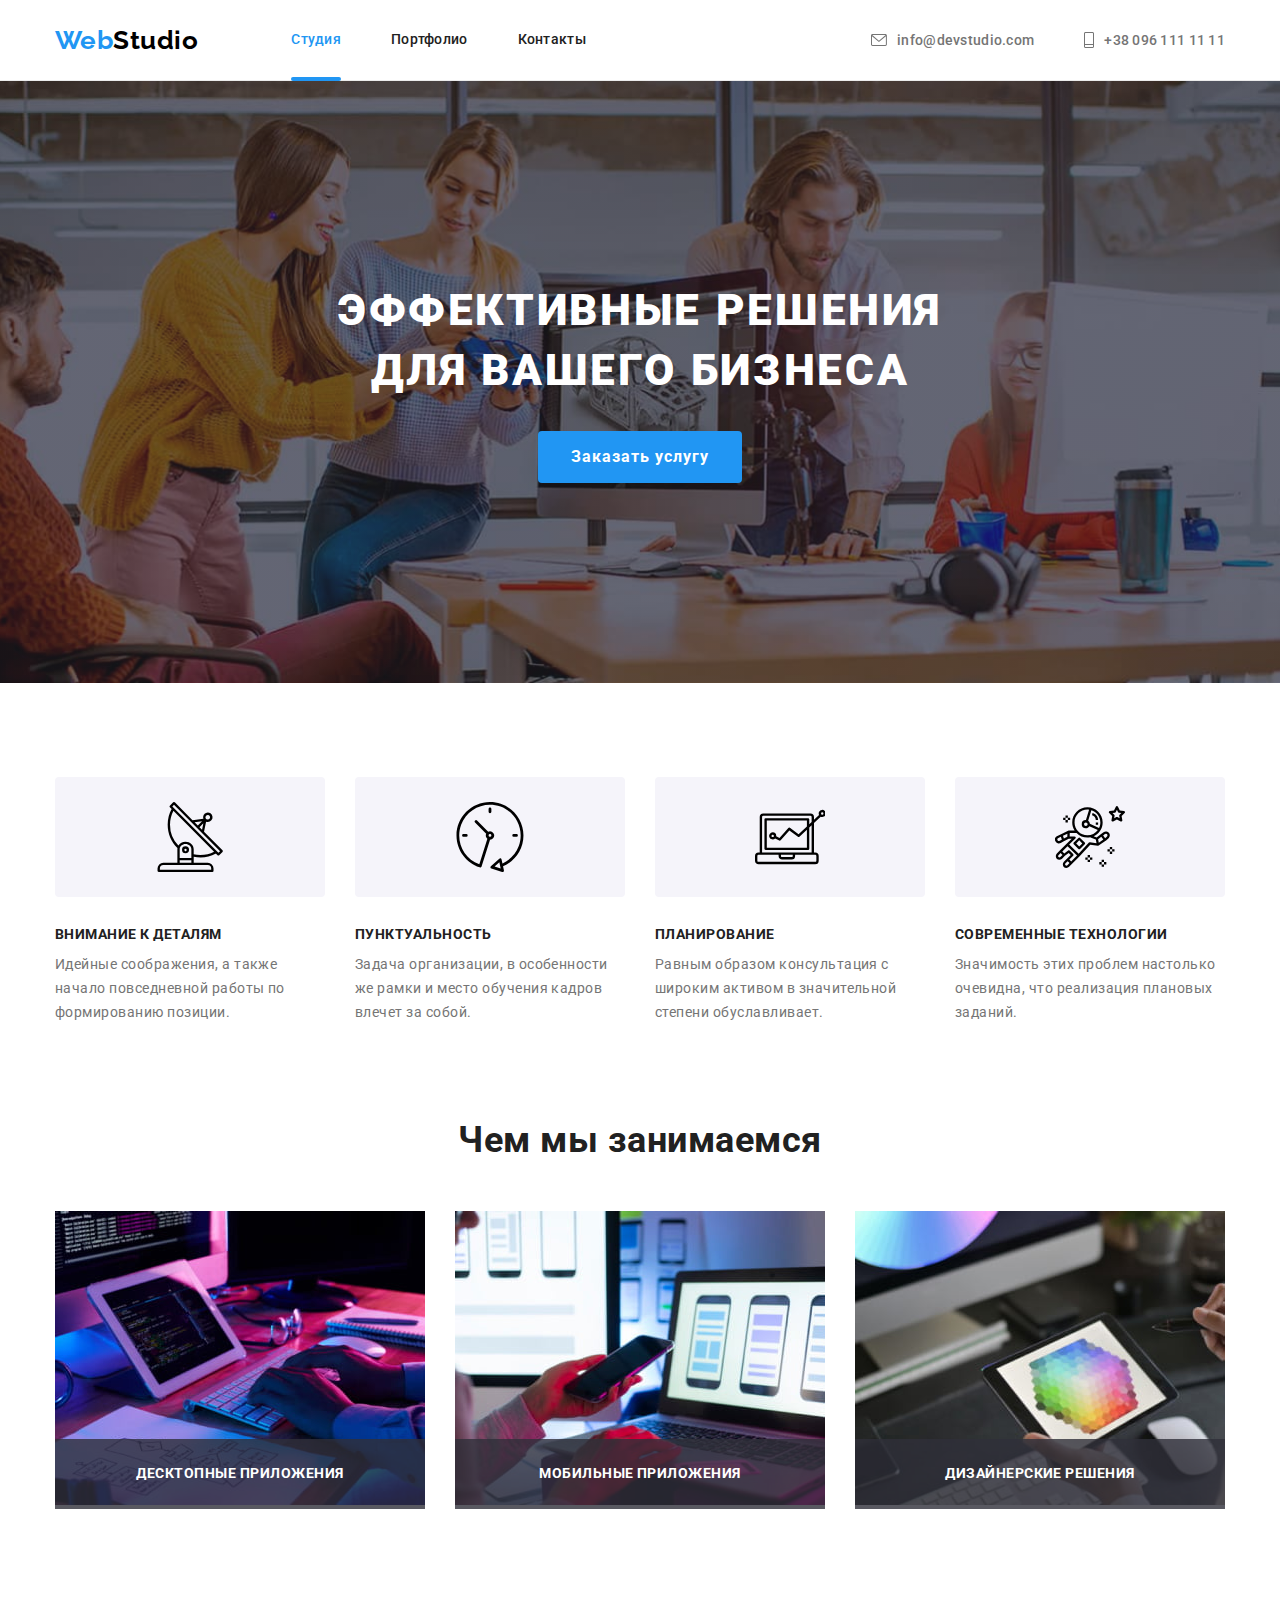
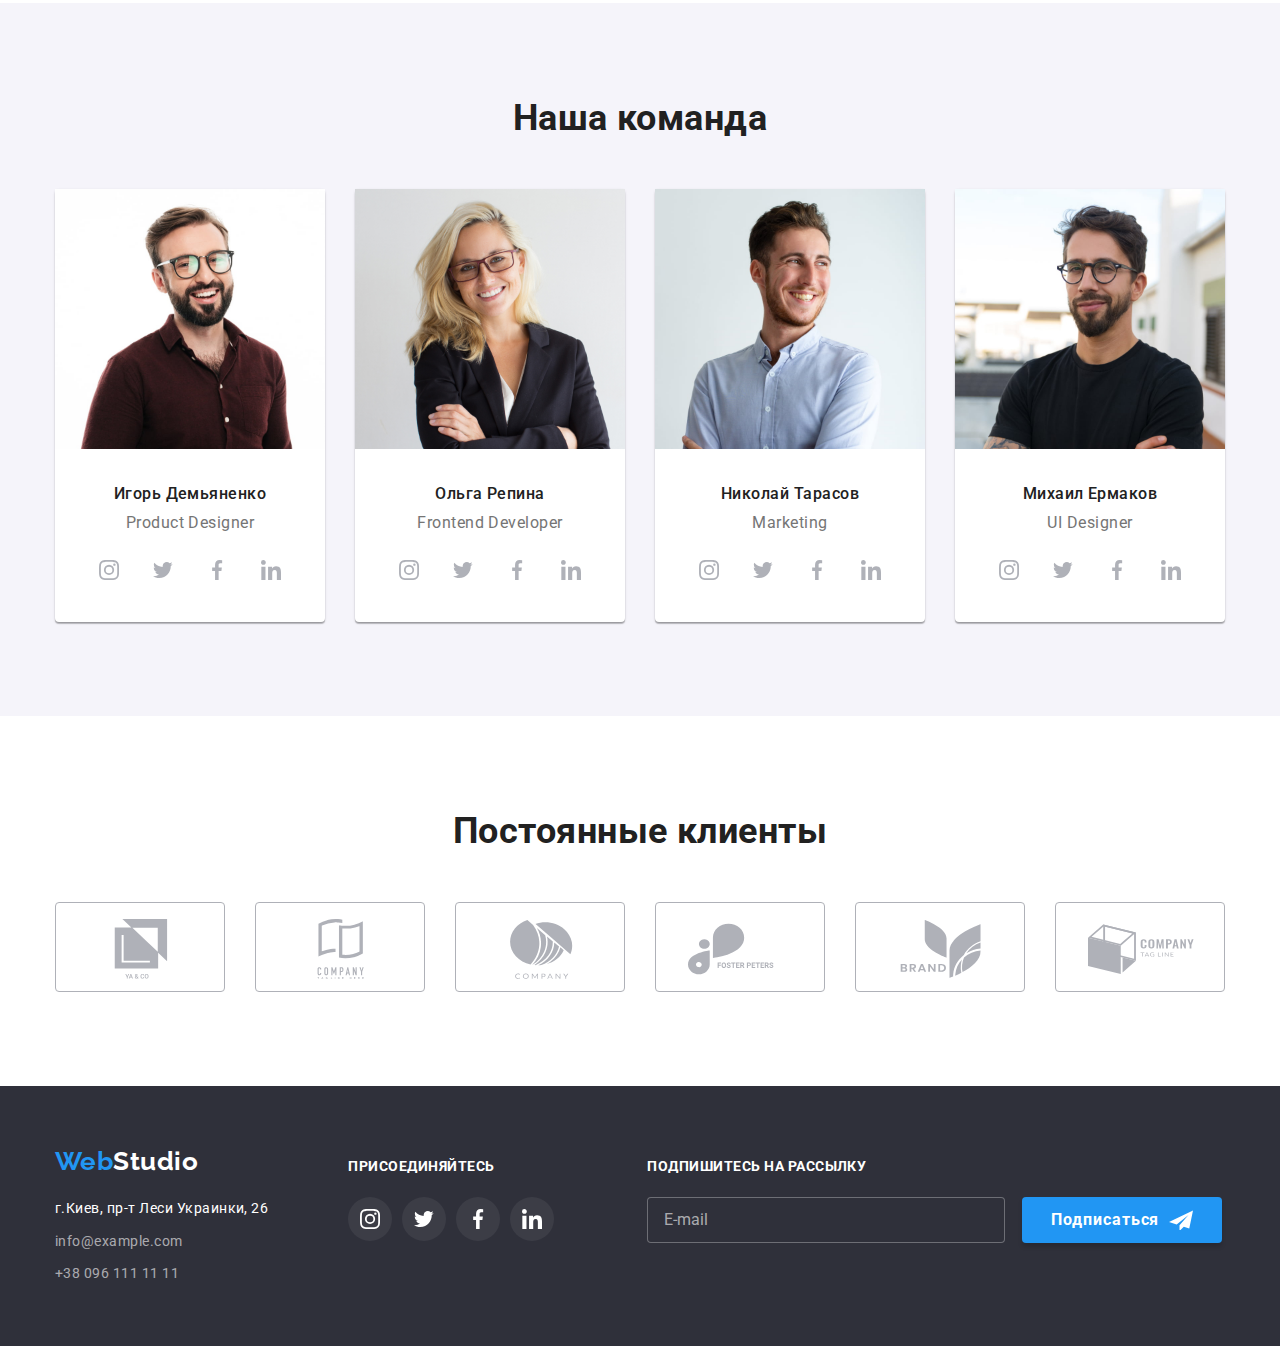
==== index.html @ a4522d2c "Initial commit" ====
<!DOCTYPE html>
<html lang="ru">

<head>
    <meta charset="UTF-8" />
    <meta http-equiv="X-UA-Compatible" content="IE=edge">
    <meta name="viewport" content="width=device-width, initial-scale=1.0">
    <title>Студия</title>
    <link rel="preconnect" href="https://fonts.googleapis.com">
    <link rel="preconnect" href="https://fonts.gstatic.com" crossorigin>
    <link
        href="https://fonts.googleapis.com/css2?family=Raleway:wght@700&family=Roboto:wght@400;500;700;900&display=swap"
        rel="stylesheet">
    <link rel="stylesheet" href="https://cdnjs.cloudflare.com/ajax/libs/modern-normalize/1.1.0/modern-normalize.min.css" />
    <link rel="stylesheet" href="./css/styles.css" />
</head>

<body>
    <!-- Шапка -->
    <header class="header">
        <div class="container nav-flex">
            <nav class="header-nav">
                <a class="logo link" href="./index.html">Web<span class="logo-black">Studio</span></a>
                <ul class="header-nav-list list">
                    <li class="header-nav-item">
                        <a class="header-nav-link link current" href="./index.html">Студия</a>
                    </li>
                    <li class="header-nav-item">
                        <a class="header-nav-link link" href="./portfolio.html">Портфолио</a>
                    </li>
                    <li class="header-nav-item">
                        <a class="header-nav-link link" href="">Контакты</a>
                    </li>
                </ul>
            </nav>
            <ul class="header-contact-list list">
                <li class="header-contact-item">
                    <a class="header-contact-link link" href="mailto:info@devstudio.com"><svg class="contact-icon"
                            width="16" height="12">
                            <use href="./images/icons.svg#icon-envelope"></use>
                        </svg>
                        info@devstudio.com</a>
                </li>
                <li class="header-contact-item">
                    <a class="header-contact-link link" href="tel:+380961111111"><svg class="contact-icon" width="10"
                            height="16">
                            <use href="./images/icons.svg#icon-mobile"></use>
                        </svg>
                        +38 096 111 11 11</a>
                </li>
            </ul>
        </div>
    </header>
    <!-- Основной контент -->
    <main>
        <!-- Герой -->
        <section class="hero">
            <h1 class="hero-title">Эффективные решения для вашего бизнеса</h1>
            <button class="hero-btn" type="button" data-modal-open>Заказать услугу</button>
        </section>
        <!-- Список преимуществ -->
        <section class="features-section">
            <div class="container">
                <!-- h2 Преимущества спрятать в css правильно -->
                <h2 class="visually-hidden">Преимущества</h2>
                <ul class="features-list list">
                    <li class="features-item">
                        <div class="features-icon-fon">
                            <svg class="features-icon" width="70" height="70">
                                <use href="./images/icons.svg#icon-antenna"></use>
                            </svg>
                        </div>

                        <h3 class="features-title">Внимание к деталям</h3>
                        <p class="features-text">
                            Идейные соображения, а также начало повседневной работы по
                            формированию позиции.
                        </p>
                    </li>
                    <li class="features-item">
                        <div class="features-icon-fon">
                            <svg class="features-icon" width="70" height="70">
                                <use href="./images/icons.svg#icon-clock"></use>
                            </svg>
                        </div>

                        <h3 class="features-title">Пунктуальность</h3>
                        <p class="features-text">
                            Задача организации, в особенности же рамки и место обучения
                            кадров влечет за собой.
                        </p>
                    </li>
                    <li class="features-item">
                        <div class="features-icon-fon">
                            <svg class="features-icon" width="70" height="70">
                                <use href="./images/icons.svg#icon-diagram"></use>
                            </svg>
                        </div>

                        <h3 class="features-title">Планирование</h3>
                        <p class="features-text">
                            Равным образом консультация с широким активом в значительной
                            степени обуславливает.
                        </p>
                    </li>
                    <li class="features-item">
                        <div class="features-icon-fon">
                            <svg class="features-icon" width="70" height="70">
                                <use href="./images/icons.svg#icon-astronaut"></use>
                            </svg>
                        </div>

                        <h3 class="features-title">Современные технологии</h3>
                        <p class="features-text">
                            Значимость этих проблем настолько очевидна, что реализация
                            плановых заданий.
                        </p>
                    </li>
                </ul>
            </div>
        </section>
        <!-- Список занятий -->
        <section class="work-section">
            <div class="container">
                <h2 class="section-title">Чем мы занимаемся</h2>
                <ul class="work-list list">
                    <li class="work-item">
                        <img src="./images/code.jpg" alt="сотрудник создает программу" width="370" height="294" />
                        <p class="work-text">Десктопные приложения</p>
                    </li>
                    <li class="work-item">
                        <img src="./images/design.jpg" alt="сотрудник создает мобильное приложение" width="370"
                            height="294" />
                        <p class="work-text">Мобильные приложения</p>
                    </li>
                    <li class="work-item">
                        <img src="./images/color.jpg" alt="веб-дизайнер выбирает палитру" width="370" height="294" />
                        <p class="work-text">Дизайнерские решения</p>
                    </li>
                </ul>
            </div>
        </section>
        <!-- Команда -->
        <section class="team-section">
            <div class="container">
                <h2 class="section-title">Наша команда</h2>
                <ul class="team-list list">
                    <li class="team-item">
                        <img src="./images/manbrown.jpg" alt="фото Игоря Демьяненко" width="270" height="260" />
                        <div class="team-workers">
                            <h3 class="team-worker">Игорь Демьяненко</h3>
                            <p class="team-profession" lang="en">Product Designer</p>
                            <ul class="team-social-list list">
                                <li class="team-social-item">
                                    <a class="team-social-link link" href="">
                                        <svg class="team-social-icon" width="20" height="20">
                                            <use href="./images/icons.svg#icon-instagram"></use>
                                        </svg>
                                    </a>
                                </li>

                                <li class="team-social-item">
                                    <a class="team-social-link link" href="">
                                        <svg class="team-social-icon" width="20" height="20">
                                            <use href="./images/icons.svg#icon-twitter"></use>
                                        </svg>
                                    </a>
                                </li>

                                <li class="team-social-item">
                                    <a class="team-social-link link" href="">
                                        <svg class="team-social-icon" width="20" height="20">
                                            <use href="./images/icons.svg#icon-facebook"></use>
                                        </svg>
                                    </a>
                                </li>

                                <li class="team-social-item">
                                    <a class="team-social-link link" href="">
                                        <svg class="team-social-icon" width="20" height="20">
                                            <use href="./images/icons.svg#icon-linkedin"></use>
                                        </svg>
                                    </a>
                                </li>
                            </ul>
                        </div>
                    </li>

                    <li class="team-item">
                        <img src="./images/woman.jpg" alt="фото Ольги Репиной" width="270" height="260" />
                        <div class="team-workers">
                            <h3 class="team-worker">Ольга Репина</h3>
                            <p class="team-profession" lang="en">Frontend Developer</p>
                            <ul class="team-social-list list">
                                <li class="team-social-item">
                                    <a class="team-social-link link" href="">
                                        <svg class="team-social-icon" width="20" height="20">
                                            <use href="./images/icons.svg#icon-instagram"></use>
                                        </svg>
                                    </a>
                                </li>

                                <li class="team-social-item">
                                    <a class="team-social-link link" href="">
                                        <svg class="team-social-icon" width="20" height="20">
                                            <use href="./images/icons.svg#icon-twitter"></use>
                                        </svg>
                                    </a>
                                </li>

                                <li class="team-social-item">
                                    <a class="team-social-link link" href="">
                                        <svg class="team-social-icon" width="20" height="20">
                                            <use href="./images/icons.svg#icon-facebook"></use>
                                        </svg>
                                    </a>
                                </li>

                                <li class="team-social-item">
                                    <a class="team-social-link link" href="">
                                        <svg class="team-social-icon" width="20" height="20">
                                            <use href="./images/icons.svg#icon-linkedin"></use>
                                        </svg>
                                    </a>
                                </li>
                            </ul>
                        </div>
                    </li>
                    <li class="team-item">
                        <img src="./images/mansmile.jpg" alt="фото Николая Тарасова" width="270" height="260" />
                        <div class="team-workers">
                            <h3 class="team-worker">Николай Тарасов</h3>
                            <p class="team-profession" lang="en">Marketing</p>
                            <ul class="team-social-list list">
                                <li class="team-social-item">
                                    <a class="team-social-link link" href="">
                                        <svg class="team-social-icon" width="20" height="20">
                                            <use href="./images/icons.svg#icon-instagram"></use>
                                        </svg>
                                    </a>
                                </li>

                                <li class="team-social-item">
                                    <a class="team-social-link link" href="">
                                        <svg class="team-social-icon" width="20" height="20">
                                            <use href="./images/icons.svg#icon-twitter"></use>
                                        </svg>
                                    </a>
                                </li>

                                <li class="team-social-item">
                                    <a class="team-social-link link" href="">
                                        <svg class="team-social-icon" width="20" height="20">
                                            <use href="./images/icons.svg#icon-facebook"></use>
                                        </svg>
                                    </a>
                                </li>

                                <li class="team-social-item">
                                    <a class="team-social-link link" href="">
                                        <svg class="team-social-icon" width="20" height="20">
                                            <use href="./images/icons.svg#icon-linkedin"></use>
                                        </svg>
                                    </a>
                                </li>
                            </ul>
                        </div>
                    </li>
                    <li class="team-item">
                        <img src="./images/maninblack.jpg" alt="фото Михаила Ермакова" width="270" height="260" />
                        <div class="team-workers">
                            <h3 class="team-worker">Михаил Ермаков</h3>
                            <p class="team-profession" lang="en">UI Designer</p>
                            <ul class="team-social-list list">
                                <li class="team-social-item">
                                    <a class="team-social-link link" href="">
                                        <svg class="team-social-icon" width="20" height="20">
                                            <use href="./images/icons.svg#icon-instagram"></use>
                                        </svg>
                                    </a>
                                </li>

                                <li class="team-social-item">
                                    <a class="team-social-link link" href="">
                                        <svg class="team-social-icon" width="20" height="20">
                                            <use href="./images/icons.svg#icon-twitter"></use>
                                        </svg>
                                    </a>
                                </li>

                                <li class="team-social-item">
                                    <a class="team-social-link link" href="">
                                        <svg class="team-social-icon" width="20" height="20">
                                            <use href="./images/icons.svg#icon-facebook"></use>
                                        </svg>
                                    </a>
                                </li>

                                <li class="team-social-item">
                                    <a class="team-social-link link" href="">
                                        <svg class="team-social-icon" width="20" height="20">
                                            <use href="./images/icons.svg#icon-linkedin"></use>
                                        </svg>
                                    </a>
                                </li>
                            </ul>
                        </div>
                    </li>
                </ul>
            </div>
        </section>
        <!-- Клиенты -->
        <section class="client-section">
            <div class="container">
                <h2 class="client-title">Постоянные клиенты</h2>
                <ul class="client-list list">
                    <li class="client-item">
                        <a class="client-link link" href="">
                            <svg class="client-icon" width="106" height="60">
                                <use href="./images/icons.svg#icon-yaco"></use>
                            </svg>
                        </a>
                    </li>

                    <li class="client-item">
                        <a class="client-link link" href="">
                            <svg class="client-icon" width="106" height="60">
                                <use href="./images/icons.svg#icon-company"></use>
                            </svg>
                        </a>
                    </li>

                    <li class="client-item">
                        <a class="client-link link" href="">
                            <svg class="client-icon" width="106" height="60">
                                <use href="./images/icons.svg#icon-company2"></use>
                            </svg>
                        </a>
                    </li>

                    <li class="client-item">
                        <a class="client-link link" href="">
                            <svg class="client-icon" width="106" height="60">
                                <use href="./images/icons.svg#icon-foster"></use>
                            </svg>
                        </a>
                    </li>

                    <li class="client-item">
                        <a class="client-link link" href="">
                            <svg class="client-icon" width="106" height="60">
                                <use href="./images/icons.svg#icon-brand"></use>
                            </svg>
                        </a>
                    </li>

                    <li class="client-item">
                        <a class="client-link link" href="">
                            <svg class="client-icon" width="106" height="60">
                                <use href="./images/icons.svg#icon-tag"></use>
                            </svg>
                        </a>
                    </li>
                </ul>
            </div>
        </section>
    </main>
    <!-- Подвал -->
    <footer class="footer">
        <div class="container">
            <div class="footer-flex">
                <div class="footer-contacts-flex">
                    <a class="logo link" href="./index.html">Web<span class="logo-white">Studio</span>
                    </a>
                    <!-- Список контактов -->
                    <address class="footer-contact">
                        <ul class="footer-contact-list list">
                            <li class="footer-contact-item">
                                <a class="footer-contact-link address link" href="https://goo.gl/maps/CdvJLRiEL6Q8Smko8"
                                    target="_blank" rel="noreferrer noopener">г.Киев, пр-т Леси Украинки, 26</a>
                            </li>
                            <li class="footer-contact-item">
                                <a class="footer-contact-link link"
                                    href="mailto:info@devstudio.com">info@example.com</a>
                            </li>
                            <li class="footer-contact-item">
                                <a class="footer-contact-link link" href="tel:+380961111111">+38 096 111 11 11</a>
                            </li>
                        </ul>
                    </address>
                </div>
                <div class="footer-social-flex">
                    <p class="footer-social-text">Присоединяйтесь</p>
                    <ul class="footer-social-list list">
                        <li class="footer-social-item">
                            <a class="footer-social-link" href="">
                                <svg class="footer-social-icon" width="20" height="20">
                                    <use href="./images/icons.svg#icon-instagram"></use>
                                </svg>
                            </a>
                        </li>

                        <li class="footer-social-item">
                            <a class="footer-social-link" href="">
                                <svg class="footer-social-icon" width="20" height="20">
                                    <use href="./images/icons.svg#icon-twitter"></use>
                                </svg>
                            </a>
                        </li>

                        <li class="footer-social-item">
                            <a class="footer-social-link" href="">
                                <svg class="footer-social-icon" width="20" height="20">
                                    <use href="./images/icons.svg#icon-facebook"></use>
                                </svg>
                            </a>
                        </li>

                        <li class="footer-social-item">
                            <a class="footer-social-link" href="">
                                <svg class="footer-social-icon" width="20" height="20">
                                    <use href="./images/icons.svg#icon-linkedin"></use>
                                </svg>
                            </a>
                        </li>
                    </ul>
                </div>
                <div class="footer-submit">
                    <p class="footer-submit-text">Подпишитесь на рассылку</p>
                    <div class="footer-submit-form">
                        <label class="footer-submit-label" for="submit-mail"></label>
                        <input class="footer-submit-input" type="email" name="submit-mail" id="submit-mail"
                            placeholder="E-mail">
                        <button class="footer-submit-btn" type="submit">Подписаться</button>
                    </div>
                </div>
            </div>
        </div>
    </footer>
    <div class="backdrop is-hidden" data-modal>
        <div class="modal">
            <button type="button" class="close-btn" data-modal-close>
                <svg class="modal-icon" width="11" height="11">
                    <use href="./images/icons.svg#icon-vector"></use>
                </svg>
            </button>

            <form class="form">
                <span class="form-title">Оставьте свои данные, мы вам перезвоним</span>

                <div class="form-field top-title">
                    <label class="form-label" for="name">Имя</label>
                    <input class="form-input" type="text" name="name" id="name">
                    <svg class="input-icon" width="12" height="12">
                        <use href="./images/icons.svg#icon-name"></use>
                    </svg>
                </div>
                <div class="form-field">
                    <label class="form-label" for="tel">Телефон</label>
                    <input class="form-input" type="tel" name="tel" id="tel">
                    <svg class="input-icon" width="13" height="13">
                        <use href="./images/icons.svg#icon-tel"></use>
                    </svg>
                </div>
                <div class="form-field">
                    <label class="form-label" for="email">Почта</label>
                    <input class="form-input" type="email" name="email" id="email">
                    <svg class="input-icon" width="15" height="12">
                        <use href="./images/icons.svg#icon-mail"></use>
                    </svg>
                </div>
                <div class="form-field">
                    <label class="comment-label" for="comment">Комментарий</label>
                    <textarea class="comment" name="comment" id="comment" rows="9"
                        placeholder="Введите текст"></textarea>
                </div>
                <div class="form-field-chek">

                    <label class="policy-label" for="policy"></a>
                        <input class="form-checkbox" type="checkbox" name="policy" id="policy">
                        <span class="icon-chek"></span>
                        Соглашаюсь с рассылкой и принимаю <a class="policy-link" href="">Условия договора</a>
                    </label>

                </div>
                <button class="form-btn" type="submit">Отправить</button>
            </form>
        </div>
    </div>
    <script src="./js/modal.js"></script>
</body>

</html>
---- css/styles.css ----
:root {
    --primary-text-color: #212121;
    --secondary-text-color: #757575;
    --white-text-color: #ffffff;
    --accent-color: #2196f3;
    --black-logo-color: #000000;
    --footer-text-color: rgba(255, 255, 255, 0.6);
    --white-background-color: #ffffff;
    --hero-background-color: #2f303a;
    --team-background-color: #f5f4fa;
}

body {
    font-family: "Roboto", sans-serif;
    letter-spacing: 0.03em;
    background-color: var(--white-background-color);
    color: var(--primary-text-color);
}

/* убираем точки списков */
.list {
    list-style: none;
}

/* убираем подчеркивание ссылок */
.link {
    text-decoration: none;
}

/* глобальный сброс margin, padding */
h1,
h2,
h3,
h4,
h5,
h6,
p,
ul {
    margin: 0;
    padding: 0;
}

.container {
    width: 1200px;
    margin-left: auto;
    margin-right: auto;
    padding-left: 15px;
    padding-right: 15px;
}

.logo {
    font-family: "Raleway", sans-serif;
    font-weight: 700;
    font-size: 26px;
    line-height: 1.19;
    align-items: center;
    text-align: center;

    color: var(--accent-color);
}

.section-title {
    font-weight: 700;
    font-size: 36px;
    line-height: 1.17;
    text-align: center;

    color: var(--primary-text-color);
}

.features-icon-fon {
    display: flex;
    width: 270px;
    height: 120px;
    align-items: center;
    justify-content: center;
    flex-direction: column;
    margin-bottom: 30px;
    border-radius: 4px;
    background-color: var(--team-background-color);
}

.footer-contact-link {
    font-style: normal;
    font-size: 14px;
    line-height: 1.71;

    color: var(--footer-text-color);

    transition: color 250ms cubic-bezier(0.4, 0, 0.2, 1);
}

/* ------------ШАПКА-------------- */

.header {
    border-bottom: 1px solid #ececec;
}

.nav-flex {
    display: flex;
    align-items: center;
}

.header-nav {
    display: flex;
    align-items: center;
}

.logo-black {
    color: var(--black-logo-color);
}

.header-nav-list {
    display: flex;
    margin-left: 93px;
}

.header-nav-item:not(:last-child) {
    margin-right: 50px;
}

.header-nav-link {
    display: block;
    padding-top: 32px;
    padding-bottom: 32px;

    font-weight: 500;
    font-size: 14px;
    line-height: 1.14;
    letter-spacing: 0.02em;
    color: var(--primary-text-color);

    position: relative;

    transition: color 250ms cubic-bezier(0.4, 0, 0.2, 1);
}

.header-contact-list {
    display: flex;
    margin-left: auto;
}

.header-contact-item+.header-contact-item {
    margin-left: 50px;
}

.header-contact-link {
    display: inline-flex;
    padding: 32px 0px 32px;
    /* color: var(--secondary-text-color); */
    align-items: center;

    font-weight: 500;
    font-size: 14px;
    line-height: 16px;
    letter-spacing: 0.02em;
    color: var(--secondary-text-color);

    transition: color 250ms cubic-bezier(0.4, 0, 0.2, 1);
}

.contact-icon {
    margin-right: 10px;
    fill: currentColor;
}

.header-nav-link:hover,
.header-nav-link:focus,
.header-contact-link:hover,
.header-contact-link:focus {
    color: var(--accent-color);
}

.header-nav-link.current {
    color: var(--accent-color);
}

.header-nav-link.current::after {
    position: absolute;

    display: block;
    content: '';
    width: 100%;
    height: 4px;
    border-radius: 2px;
    bottom: -1px;

    background-color: var(--accent-color);
}

/* ------------ГЕРОЙ-------------- */

.hero {
    padding-top: 200px;
    padding-bottom: 200px;

    max-width: 1600px;
    min-height: 600px;
    margin-left: auto;
    margin-right: auto;

    background-image: linear-gradient(to right,
            rgba(47, 48, 58, 0.4),
            rgba(47, 48, 58, 0.4)),
        url(../images/iconmain.jpg);
    background-color: var(--hero-background-color);
    background-repeat: no-repeat;
    background-position: center;
    background-size: cover;

    text-align: center;
}

.hero-title {
    margin-bottom: 30px;
    margin-left: auto;
    margin-right: auto;
    max-width: 696px;

    font-weight: 900;
    font-size: 44px;
    line-height: 1.36;
    letter-spacing: 0.06em;
    text-transform: uppercase;
    color: var(--white-text-color);
}

.hero-btn {
    display: inline-block;
    min-width: 200px;
    border-radius: 4px;
    border: 1px solid transparent;
    padding: 10px 32px;

    background-color: var(--accent-color);
    color: var(--white-text-color);

    font-family: "Roboto", sans-serif;
    font-weight: 700;
    font-size: 16px;
    line-height: 1.88;
    align-items: center;
    text-align: center;
    letter-spacing: 0.06em;
    cursor: pointer;

    transition: background-color 250ms cubic-bezier(0.4, 0, 0.2, 1),
        color 250ms cubic-bezier(0.4, 0, 0.2, 1);
}

.hero-btn:hover,
.hero-btn:focus {
    background-color: var(--white-text-color);
    color: var(--accent-color);
}

/* ------------ПРЕИМУЩЕСТВА-------------- */

.features-section {
    padding-top: 94px;
    padding-bottom: 94px;
}

.visually-hidden {
    position: absolute;

    width: 1px;
    height: 1px;
    margin: -1px;
    padding: 0;

    overflow: hidden;
    border: 0;
    clip: rect(0 0 0 0);
}

.features-list {
    display: flex;
}

.features-item:not(:last-child) {
    margin-right: 30px;
    max-width: 270px;
}

.features-icon {
    align-items: center;
}

.features-title {
    margin-bottom: 10px;

    font-weight: 700;
    font-size: 14px;
    line-height: 1.14;
    text-transform: uppercase;
}

.features-text {
    font-size: 14px;
    line-height: 1.71;

    color: var(--secondary-text-color);
}

/* ------------СПИСОК ЗАНЯТИЙ-------------- */
.work-section {
    padding-bottom: 94px;
}

.section-title {
    margin-bottom: 50px;
}

.work-list {
    display: flex;

}

.work-item {
    position: relative;

}

.work-item:not(:last-child) {
    margin-right: 30px;
}

.work-text {
    width: 100%;
    position: absolute;
    bottom: 0;
    left: 0;


    padding: 27px 0px;

    font-weight: bold;
    font-size: 14px;
    line-height: 1.14;
    text-align: center;
    text-transform: uppercase;

    color: var(--white-text-color);
    background-color: rgba(47, 48, 58, 0.8);
    ;
}

/* ----------------КОМАНДА----------------- */

.team-section {
    padding-top: 94px;
    padding-bottom: 94px;

    background-color: var(--team-background-color);
}

.team-list {
    display: flex;
}

.team-item {
    box-shadow: 0px 1px 3px rgba(0, 0, 0, 0.12), 0px 1px 1px rgba(0, 0, 0, 0.14),
        0px 2px 1px rgba(0, 0, 0, 0.2);
    border-radius: 4px;
    background-color: var(--white-background-color);
}

.team-item:not(:last-child) {
    margin-right: 30px;
}

.team-workers {
    padding: 30px 0px;
}

.team-worker {
    font-weight: 500;
    font-size: 16px;
    line-height: 1.19;
    text-align: center;
}

.team-profession {
    margin-top: 10px;

    font-size: 16px;
    line-height: 1.19;
    text-align: center;
    color: var(--secondary-text-color);
}

.team-social-list {
    display: flex;
    justify-content: space-between;
    align-items: center;

    padding: 0px 32px;
    margin-top: 16px;
    list-style: none;

}

.team-social-item {
    width: 44px;
    height: 44px;
}

.team-social-link {
    display: block;

    width: 44px;
    height: 44px;
    border-radius: 50%;

    color: #afb1b8;
    background-color: #ffffff;

    transition: background-color 250ms cubic-bezier(0.4, 0, 0.2, 1),
        color 250ms cubic-bezier(0.4, 0, 0.2, 1);
}

.team-social-link:hover,
.team-social-link:focus {
    color: #ffffff;
    background-color: var(--accent-color);
}

.team-social-icon {
    margin: 12px 0px 0px 12px;
    fill: currentColor;
}

/* ---------------КЛИЕНТЫ---------------- */
.client-section {
    padding-top: 94px;
    padding-bottom: 94px;
}

.client-title {
    margin-bottom: 50px;

    font-weight: 700;
    font-size: 36px;
    line-height: 1.17;
    text-align: center;
}

.client-list {
    display: flex;

    padding: 0;
    margin: 0;
    list-style: none;
    justify-content: space-between;
    align-items: center;
}

.client-item {
    width: 170px;
    height: 90px;
    transition: border-color 250ms cubic-bezier(0.4, 0, 0.2, 1),
        color 250ms cubic-bezier(0.4, 0, 0.2, 1);
}

.client-item:not(:last-child) {
    margin-right: 30px;
}

.client-link {
    display: block;
    border-radius: 4px;
    width: 170px;
    height: 90px;

    border: 1px solid #afb1b8;
    color: #afb1b8;
    background-color: #fff;
    padding: 16px 32px;

    transition: border-color 250ms cubic-bezier(0.4, 0, 0.2, 1),
        color 250ms cubic-bezier(0.4, 0, 0.2, 1);
}

.client-link:hover,
.client-link:focus {
    color: var(--accent-color);
    border-color: var(--accent-color);
}

.client-icon {
    fill: currentColor;
}

.client-item:hover,
.client-item:focus {
    color: var(--accent-color);
    border-color: var(--accent-color);
}

/* ----------------ПОДВАЛ----------------- */

.footer {
    padding-top: 60px;
    padding-bottom: 60px;

    background-color: var(--hero-background-color);
}

.footer-flex {
    display: flex;

    margin: 0;
    padding: 0;
    list-style: none;
}

.footer-social-text {
    padding: 20px 0px 10px 0px;
    margin-bottom: 20px;
    font-weight: 700;
    font-size: 14px;
    line-height: 1.14px;
    text-transform: uppercase;

    color: var(--white-text-color);
}

.footer-social-flex {
    margin-left: 80px;
    width: 206px;
}

.footer-social-list {
    display: flex;
    justify-content: space-between;
    align-items: center;

    padding: 0;
    margin-top: 0;
    list-style: none;
}

.footer-social-item {
    width: 44px;
    height: 44px;
}

.footer-social-link {
    display: block;

    width: 44px;
    height: 44px;
    border-radius: 50%;

    color: #ffffff;
    background-color: #ffffff10;

    transition: background-color 250ms cubic-bezier(0.4, 0, 0.2, 1),
        color 250ms cubic-bezier(0.4, 0, 0.2, 1);
}

.footer-social-link:hover,
.footer-social-link:focus {
    color: #ffffff;
    background-color: var(--accent-color);
}

.footer-social-icon {
    margin: 12px 0px 0px 12px;
    fill: currentColor;
}

.logo-white {
    color: var(--white-text-color);
}

.footer-contact {
  margin-top: 20px;
}
.footer-contact-link.address {
    color: var(--white-text-color);
}

.footer-contact-item {
    margin-top: 9px;
}

.footer-contact-link:hover,
.footer-contact-link:focus {
    color: var(--accent-color);
}
.footer-submit {
    /* width: 570px; */
    margin-left: 93px;
}

.footer-submit-text {
    padding: 20px 0px 10px 0px;
    margin-bottom: 20px;
    font-weight: 700;
    font-size: 14px;
    line-height: 1.14px;
    text-transform: uppercase;

    color: var(--white-text-color);
}

.footer-submit-input {
    width: 358px;
    margin: 0;
    padding: 13px 16px;
    border-radius: 4px;

    border: 1px solid rgba(255, 255, 255, 0.3);
    background-color: var(--hero-background-color);
    color: var(--white-text-color);
}

.footer-submit-input::placeholder {
    font-size: 16px;
    line-height: 1.25;

    color: rgba(255, 255, 255, 0.6);
}

.footer-submit-btn {
    display: inline-flex;
    align-items: center;
    justify-content: center;

    border: none;
    margin: 0;
    padding: 8px 29px;
    border-radius: 4px;

    background-color: var(--accent-color);
    box-shadow: 0px 4px 4px rgba(0, 0, 0, 0.15);
    color: var(--white-text-color);

    font-family: 'Roboto';
    font-style: normal;
    font-weight: 700;
    font-size: 16px;
    line-height: 1.87;
    letter-spacing: 0.06em;

    cursor: pointer;
    min-height: 43px;
    margin-left: 12px;
}

.footer-submit-btn::after {
    content: '';
    display: inline-block;
    width: 24px;
    height: 20px;
    margin-left: 10px;
    background-image: url(../images/send.svg);
}
.footer-contact__address {
  color: var(--white-text-color);
}

.footer-contact__item {
  margin-top: 9px;
}

.footer-contact__link {
  font-style: normal;
  font-size: 14px;
  line-height: 1.71;
  color: var(--footer-text-color);
  transition: color 250ms cubic-bezier(0.4, 0, 0.2, 1);
}

.footer-contact__link:hover, .footer-contact__link:focus {
  color: var(--accent-color);
}

.social-section {
  margin-left: 80px;
  width: 206px;
}

.social-section__text {
  padding: 20px 0px 10px 0px;
  margin-bottom: 20px;
  font-weight: 700;
  font-size: 14px;
  line-height: 1.14px;
  text-transform: uppercase;
  color: var(--white-text-color);
}

.footer-list {
  display: flex;
  justify-content: space-between;
  align-items: center;
  padding: 0;
  margin-top: 0;
  list-style: none;
}

.footer-list__item {
  width: 44px;
  height: 44px;
}

.footer-list__link {
  display: block;
  width: 44px;
  height: 44px;
  border-radius: 50%;
  color: #ffffff;
  background-color: #ffffff10;
  transition: background-color 250ms cubic-bezier(0.4, 0, 0.2, 1), color 250ms cubic-bezier(0.4, 0, 0.2, 1);
}

.footer-list__link:hover, .footer-list__link:focus {
  color: #ffffff;
  background-color: var(--accent-color);
}

.footer-list__icon {
  margin: 12px 0px 0px 12px;
  fill: currentColor;
}

.footer-submit {
  margin-left: 93px;
}

.footer-submit__text {
  padding: 20px 0px 10px 0px;
  margin-bottom: 20px;
  font-weight: 700;
  font-size: 14px;
  line-height: 1.14px;
  text-transform: uppercase;
  color: var(--white-text-color);
}

.footer-submit__input {
  width: 358px;
  margin: 0;
  padding: 13px 16px;
  border-radius: 4px;
  border: 1px solid rgba(255, 255, 255, 0.3);
  background-color: var(--hero-background-color);
  color: var(--white-text-color);
}

.footer-submit__input::placeholder {
  font-size: 16px;
  line-height: 1.25;
  color: rgba(255, 255, 255, 0.6);
}

.footer-submit__btn {
  display: inline-flex;
  align-items: center;
  justify-content: center;
  border: none;
  margin: 0;
  padding: 8px 29px;
  border-radius: 4px;
  background-color: var(--accent-color);
  box-shadow: 0px 4px 4px rgba(0, 0, 0, 0.15);
  color: var(--white-text-color);
  font-family: "Roboto";
  font-style: normal;
  font-weight: 700;
  font-size: 16px;
  line-height: 1.87;
  letter-spacing: 0.06em;
  cursor: pointer;
  min-height: 43px;
  margin-left: 12px;
}

.footer-submit__btn::after {
  content: "";
  display: inline-block;
  width: 24px;
  height: 20px;
  margin-left: 10px;
  background-image: url(../images/send.svg);
}
.footer-contact {
    margin-top: 20px;
}

.footer-contact__address {
    color: var(--white-text-color);
}

.footer-contact__item {
    margin-top: 9px;
}

.footer-contact__link {
    font-style: normal;
    font-size: 14px;
    line-height: 1.71;
    color: var(--footer-text-color);
    transition: color 250ms cubic-bezier(0.4, 0, 0.2, 1);
}

.footer-contact__link:hover,
.footer-contact__link:focus {
    color: var(--accent-color);
}

.social-section {
    margin-left: 80px;
    width: 206px;
}

.social-section__text {
    padding: 20px 0px 10px 0px;
    margin-bottom: 20px;
    font-weight: 700;
    font-size: 14px;
    line-height: 1.14px;
    text-transform: uppercase;
    color: var(--white-text-color);
}

.footer-list {
    display: flex;
    justify-content: space-between;
    align-items: center;
    padding: 0;
    margin-top: 0;
    list-style: none;
}

.footer-list__item {
    width: 44px;
    height: 44px;
}

.footer-list__link {
    display: block;
    width: 44px;
    height: 44px;
    border-radius: 50%;
    color: #ffffff;
    background-color: #ffffff10;
    transition: background-color 250ms cubic-bezier(0.4, 0, 0.2, 1), color 250ms cubic-bezier(0.4, 0, 0.2, 1);
}

.footer-list__link:hover,
.footer-list__link:focus {
    color: #ffffff;
    background-color: var(--accent-color);
}

.footer-list__icon {
    margin: 12px 0px 0px 12px;
    fill: currentColor;
}

.footer-submit {
    margin-left: 93px;
}

.footer-submit__text {
    padding: 20px 0px 10px 0px;
    margin-bottom: 20px;
    font-weight: 700;
    font-size: 14px;
    line-height: 1.14px;
    text-transform: uppercase;
    color: var(--white-text-color);
}

.footer-submit__input {
    width: 358px;
    margin: 0;
    padding: 13px 16px;
    border-radius: 4px;
    border: 1px solid rgba(255, 255, 255, 0.3);
    background-color: var(--hero-background-color);
    color: var(--white-text-color);
}

.footer-submit__input::placeholder {
    font-size: 16px;
    line-height: 1.25;
    color: rgba(255, 255, 255, 0.6);
}

.footer-submit__btn {
    display: inline-flex;
    align-items: center;
    justify-content: center;
    border: none;
    margin: 0;
    padding: 8px 29px;
    border-radius: 4px;
    background-color: var(--accent-color);
    box-shadow: 0px 4px 4px rgba(0, 0, 0, 0.15);
    color: var(--white-text-color);
    font-family: "Roboto";
    font-style: normal;
    font-weight: 700;
    font-size: 16px;
    line-height: 1.87;
    letter-spacing: 0.06em;
    cursor: pointer;
    min-height: 43px;
    margin-left: 12px;
}

.footer-submit__btn::after {
    content: "";
    display: inline-block;
    width: 24px;
    height: 20px;
    margin-left: 10px;
    background-image: url(../images/send.svg);
}


/* ---------------------------------------------- */
/* --------------------ПОРТФОЛИО----------------- */
/* ---------------------------------------------- */

.portfolio-section {
    padding-top: 94px;
    padding-bottom: 94px;
}

.portfolio-btn-list {
    display: flex;
    justify-content: center;
    margin-bottom: 50px;
}

.portfolio-btn-item:not(:last-child) {
    margin-right: 8px;
}

.portfolio-item:hover .portfolio-overlay {
    transform: translateY(0);
}

.portfolio-description {
    position: relative;
    overflow: hidden;
}

.portfolio-overlay {
    position: absolute;

    display: inline-block;
    content: '';
    width: 100%;
    height: 100%;
    top: 0;
    left: 0;

    background-color: rgba(33, 150, 243, 0.9);

    transform: translateY(100%);
    transition: transform 250ms cubic-bezier(0.4, 0, 0.2, 1);

}

.portfolio-description-text {
    position: absolute;
    top: 0;
    left: 0;

    padding: 63px 24px;

    font-size: 18px;
    line-height: 1.56;

    color: var(--white-text-color);
}

.portfolio-btn {
    display: inline-block;
    min-width: 73px;
    border-radius: 4px;
    border: 1px solid transparent;
    padding: 6px 22px;

    font-family: "Roboto", sans-serif;
    font-weight: 500;
    font-size: 16px;
    line-height: 1.63;
    letter-spacing: 0.03em;
    text-align: center;
    background-color: var(--team-background-color);
    color: var(--primary-text-color);
    cursor: pointer;

    transition: background-color 250ms cubic-bezier(0.4, 0, 0.2, 1),
        color 250ms cubic-bezier(0.4, 0, 0.2, 1),
        box-shadow 250ms cubic-bezier(0.4, 0, 0.2, 1);
}

.portfolio-btn:hover,
.portfolio-btn:focus {
    background-color: var(--accent-color);
    color: var(--white-text-color);
    box-shadow: 0px 3px 1px rgba(0, 0, 0, 0.1), 0px 1px 2px rgba(0, 0, 0, 0.08),
        0px 2px 2px rgba(0, 0, 0, 0.12);
}

.portfolio-list {
    display: flex;
    flex-wrap: wrap;
    margin: -15px;
}

.portfolio-item {
    margin: 15px;

    transition: box-shadow 250ms cubic-bezier(0.4, 0, 0.2, 1);
}

.portfolio-item:hover,
.portfolio-item:focus {
    box-shadow: 0px 3px 1px rgba(0, 0, 0, 0.1), 0px 1px 2px rgba(0, 0, 0, 0.08),
        0px 2px 2px rgba(0, 0, 0, 0.12);
}

.portfolio-border {
    border: 1px solid #eeeeee;
    border-top: transparent;
    padding: 20px 24px;
}

.portfolio-list-title {
    font-weight: 700;
    font-size: 18px;
    line-height: 2;
    letter-spacing: 0.06em;
}

.portfolio-list-text {
    margin-top: 4px;

    font-size: 16px;
    line-height: 1.87;

    color: var(--secondary-text-color);
}
/* ----------------MODAL--------------------- */

.backdrop {
    position: fixed;

    display: flex;
    align-items: center;
    justify-content: center;

    width: 100vw;
    height: 100vh;

    background-color: rgba(0, 0, 0, 0.2);
    ;

    top: 0;
    transition: opacity 250ms cubic-bezier(0.4, 0, 0.2, 1), visibility 250ms cubic-bezier(0.4, 0, 0.2, 1);
}

.backdrop.is-hidden {
    opacity: 0;
    visibility: hidden;
    pointer-events: none;
}

.backdrop.is-hidden .modal {
    transform: scale(2);
}

.modal {
    width: 528px;
    min-height: 581px;
    background-color: #ffffff;

    position: relative;
    transform: scale(1);
    transition: transform 250ms cubic-bezier(0.4, 0, 0.2, 1);
}

.modal-icon {
    fill: var(--black-logo-color);
    transition: fill 250ms cubic-bezier(0.4, 0, 0.2, 1);

}

.close-btn {
    position: absolute;

    display: flex;
    align-items: center;
    justify-content: center;

    right: 8px;
    top: 8px;
    background-color: transparent;
    border-radius: 50%;
    width: 30px;
    height: 30px;
    border: 1px solid rgba(0, 0, 0, 0.1);

    cursor: pointer;
}

.close-btn:hover .modal-icon {
    fill: var(--accent-color)
}

.form {
    width: 528px;
    margin-left: auto;
    margin-right: auto;
    padding: 40px;
}

.form-title {
    font-weight: 700;
    font-size: 20px;
    line-height: 1.15;
    text-align: center;
}

.top-title {
    margin-top: 12px;
}

.form-field {
    position: relative;
    display: flex;
    flex-direction: column;
    margin-bottom: 10px;
}

.form-label,
.comment-label {
    font-size: 12px;
    line-height: 1.17;
    letter-spacing: 0.01em;
    color: var(--secondary-text-color);
    margin-bottom: 4px;
}

.form-input {
    width: 100%;
    margin: 0;
    padding: 11px 42px;
    border: 1px solid rgba(33, 33, 33, 0.2);
    border-radius: 4px;

    transition: border-color 250ms cubic-bezier(0.4, 0, 0.2, 1);
}

.form-input:hover,
.form-input:focus {
    outline: none;
    border-color: var(--accent-color);
}


.input-icon {
    position: absolute;
    top: 50%;
    left: 15px;
    transform: translateY(25%);

    display: inline-block;
    

    transition: fill 250ms cubic-bezier(0.4, 0, 0.2, 1);
}

.form-input:hover~.input-icon,
.form-input:focus~.input-icon {
    fill: var(--accent-color)
}

textarea {
    resize: none;
    border: 1px solid rgba(33, 33, 33, 0.2);
    border-radius: 4px;
    padding: 12px 16px;
    font-size: 12px;
    line-height: 1.17;
    letter-spacing: 0.01em;
    height: 120px;

    transition: border-color 250ms cubic-bezier(0.4, 0, 0.2, 1);
}

textarea:hover,
textarea:focus {
    outline: none;
    border-color: var(--accent-color);
}

.comment::placeholder {
    font-size: 12px;
    line-height: 1.17;
    letter-spacing: 0.01em;
    color: rgba(117, 117, 117, 0, 5);
}

.form-field-chek {
    padding-left: 14px;
    margin-top: 25px;
    margin-bottom: 30px;
}

.icon-chek {
    display: inline-block;
    width: 16px;
    height: 15px;
    border: 2px solid #212121;
    border-radius: 2px;
    margin-right: 7px;
}

.form-checkbox {
    position: absolute;

    width: 1px;
    height: 1px;
    margin: -1px;
    padding: 0;

    overflow: hidden;
    border: 0;
    clip: rect(0 0 0 0);
}

.form-checkbox:checked+.icon-chek {
    background-image: url(../images/icon-check.svg);
    background-position: center;
    background-repeat: no-repeat;
    background-color: var(--accent-color);
    background-origin: border-box;
    border-color: var(--accent-color);
}

.policy-label {
    display: flex;
    align-items: center;
    font-size: 14px;
    line-height: 1.71;
    color: var(--secondary-text-color);
}

.policy-link {
    margin-left: 4px;
    color: rgba(33, 150, 243, 1);
}

.form-btn {
    display: flex;
    align-items: center;
    justify-content: center;

    margin: 0 auto;
    padding: 10px 56px;

    border: none;
    border-radius: 4px;
    text-align: center;
    text-decoration: none;
    font-family: 'Roboto';
    font-style: normal;
    font-weight: 700;
    font-size: 16px;
    line-height: 1.87;
    letter-spacing: 0.06em;
    cursor: pointer;

    background-color: var(--accent-color);
    box-shadow: 0px 4px 4px rgba(0, 0, 0, 0.15);
    color: var(--white-text-color);

    transition: background-color 250ms cubic-bezier(0.4, 0, 0.2, 1);
}

.form-btn:hover,
.form-btn:focus {
    background-color: #188CE8;
}
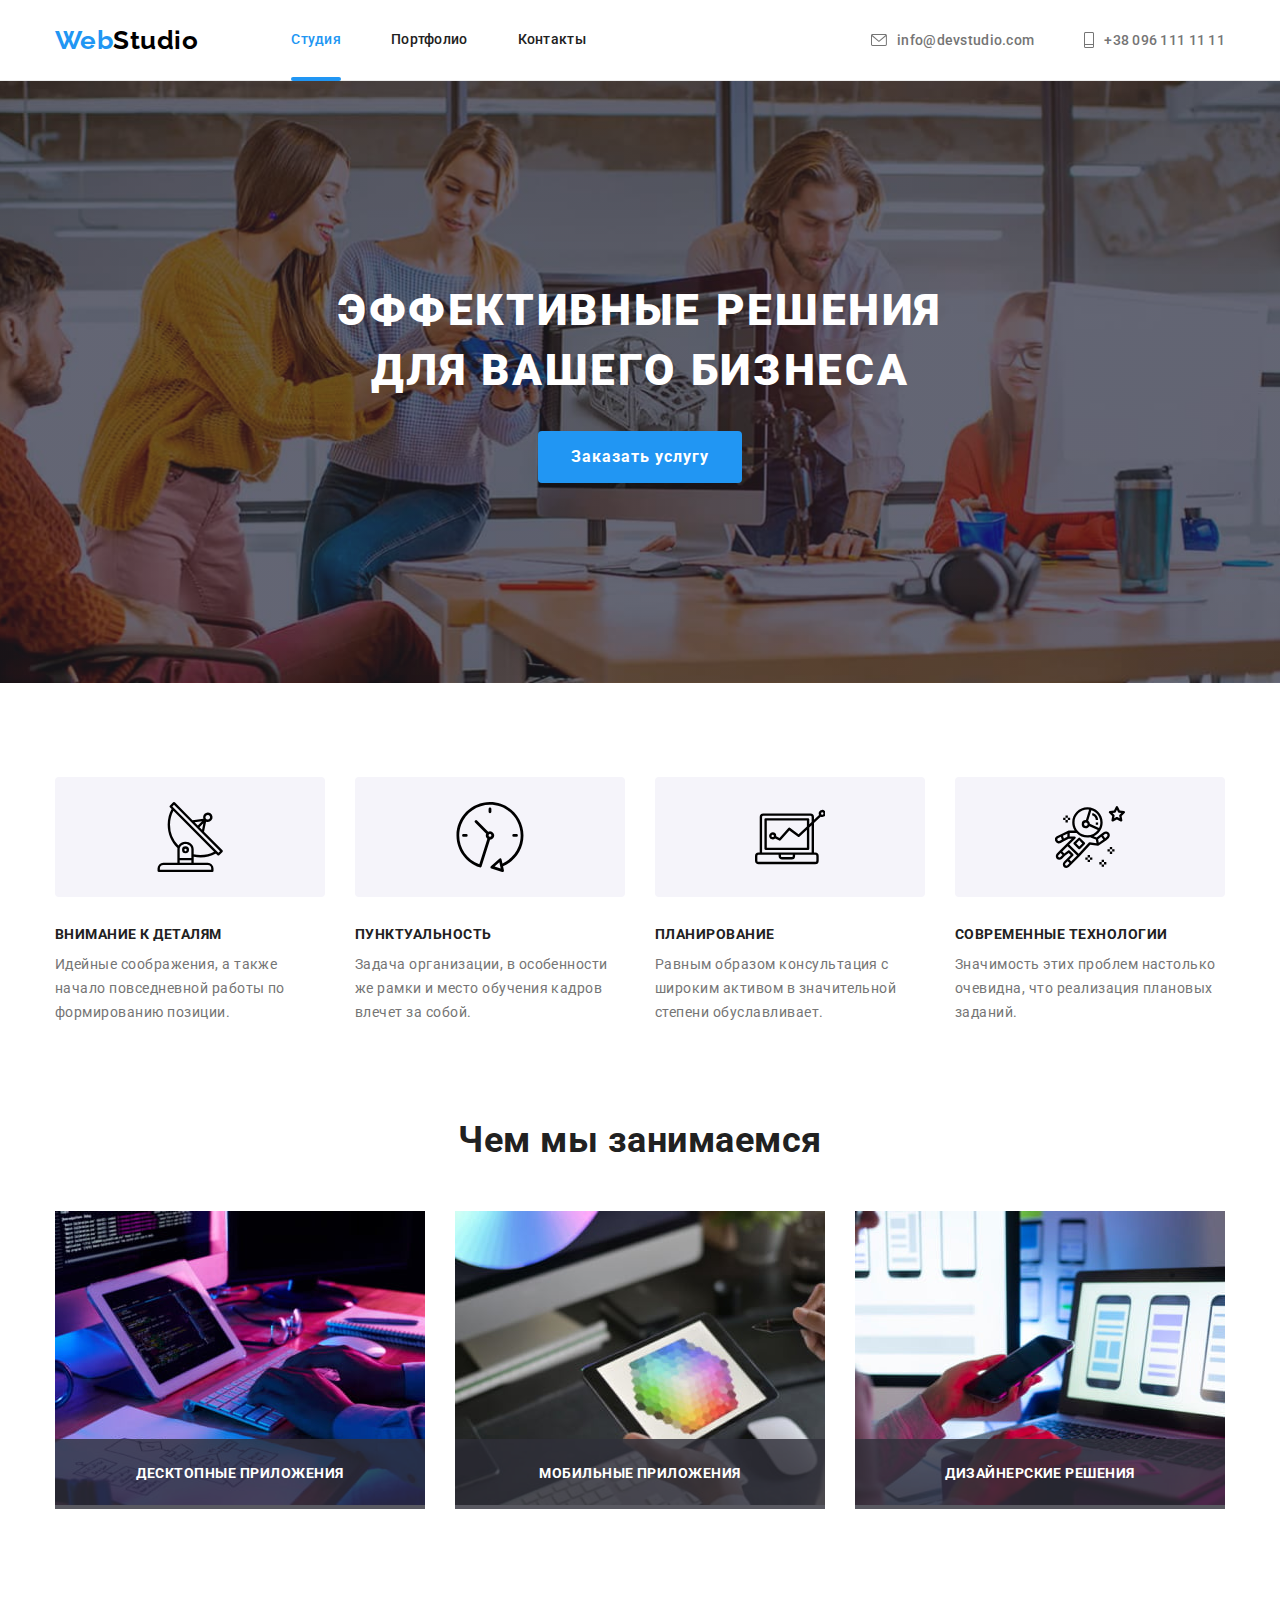
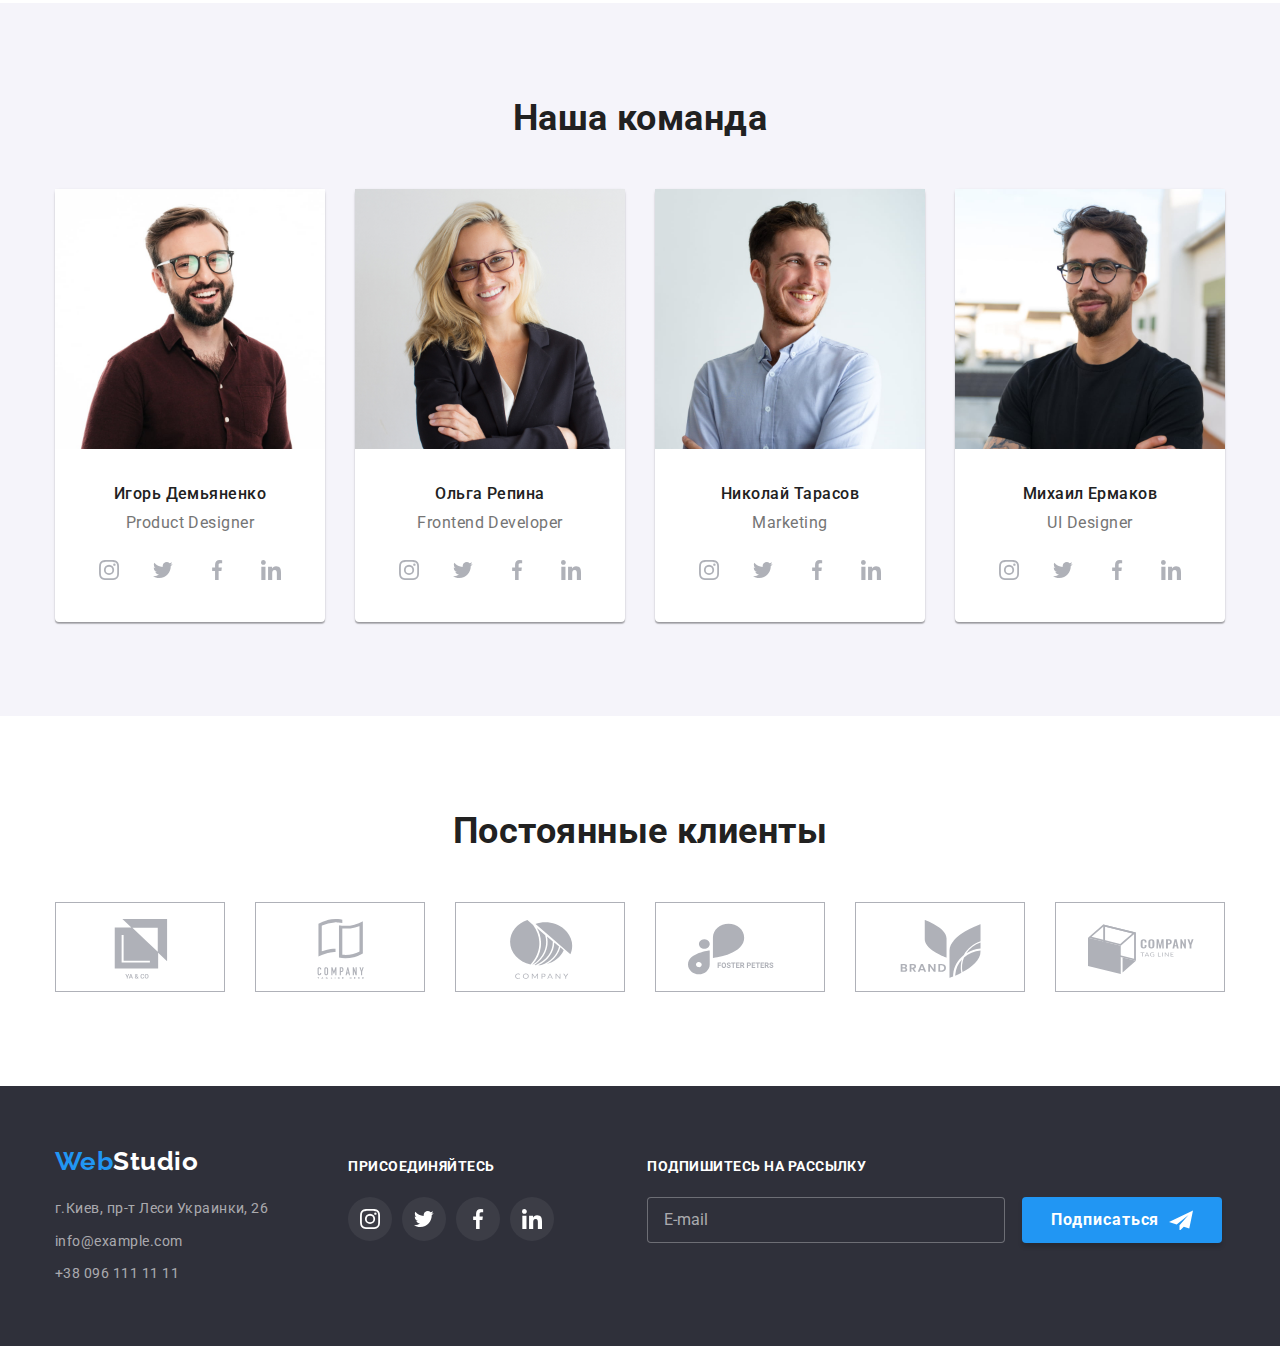
==== commit 44b83ee8: "." ====
--- a/index.html
+++ b/index.html
@@ -11,39 +11,41 @@
     <link
         href="https://fonts.googleapis.com/css2?family=Raleway:wght@700&family=Roboto:wght@400;500;700;900&display=swap"
         rel="stylesheet">
-    <link rel="stylesheet" href="https://cdnjs.cloudflare.com/ajax/libs/modern-normalize/1.1.0/modern-normalize.min.css" />
-    <link rel="stylesheet" href="./css/styles.css" />
+    <link rel="stylesheet"
+        href="https://cdnjs.cloudflare.com/ajax/libs/modern-normalize/1.1.0/modern-normalize.min.css" />
+    <link rel="stylesheet" href="./css/main.min.css" />
 </head>
 
 <body>
     <!-- Шапка -->
     <header class="header">
-        <div class="container nav-flex">
-            <nav class="header-nav">
-                <a class="logo link" href="./index.html">Web<span class="logo-black">Studio</span></a>
-                <ul class="header-nav-list list">
-                    <li class="header-nav-item">
-                        <a class="header-nav-link link current" href="./index.html">Студия</a>
-                    </li>
-                    <li class="header-nav-item">
-                        <a class="header-nav-link link" href="./portfolio.html">Портфолио</a>
-                    </li>
-                    <li class="header-nav-item">
-                        <a class="header-nav-link link" href="">Контакты</a>
+        <div class="container header__section">
+            <nav class="header__nav">
+                <a class="header__logo logo link" href="./index.html">Web<span
+                        class="header__logo--black">Studio</span></a>
+                <ul class="nav list">
+                    <li class="nav__item">
+                        <a class="nav__link link nav__link--current" href="./index.html">Студия</a>
+                    </li>
+                    <li class="nav__item">
+                        <a class="nav__link link" href="./portfolio.html">Портфолио</a>
+                    </li>
+                    <li class="nav__item">
+                        <a class="nav__link link" href="">Контакты</a>
                     </li>
                 </ul>
             </nav>
-            <ul class="header-contact-list list">
-                <li class="header-contact-item">
-                    <a class="header-contact-link link" href="mailto:info@devstudio.com"><svg class="contact-icon"
-                            width="16" height="12">
+            <ul class="header-contact header-contack__list list">
+                <li class="header-contact__item">
+                    <a class="header-contact__link link" href="mailto:info@devstudio.com"><svg
+                            class="header-contact__icon" width="16" height="12">
                             <use href="./images/icons.svg#icon-envelope"></use>
                         </svg>
                         info@devstudio.com</a>
                 </li>
-                <li class="header-contact-item">
-                    <a class="header-contact-link link" href="tel:+380961111111"><svg class="contact-icon" width="10"
-                            height="16">
+                <li class="header-contact__item">
+                    <a class="header-contact__link link" href="tel:+380961111111"><svg class="header-contact__icon"
+                            width="10" height="16">
                             <use href="./images/icons.svg#icon-mobile"></use>
                         </svg>
                         +38 096 111 11 11</a>
@@ -55,63 +57,63 @@
     <main>
         <!-- Герой -->
         <section class="hero">
-            <h1 class="hero-title">Эффективные решения для вашего бизнеса</h1>
-            <button class="hero-btn" type="button" data-modal-open>Заказать услугу</button>
+            <h1 class="hero__title">Эффективные решения для вашего бизнеса</h1>
+            <button class="hero__btn" type="button" data-modal-open>Заказать услугу</button>
         </section>
         <!-- Список преимуществ -->
-        <section class="features-section">
+        <section class="features">
             <div class="container">
                 <!-- h2 Преимущества спрятать в css правильно -->
                 <h2 class="visually-hidden">Преимущества</h2>
                 <ul class="features-list list">
-                    <li class="features-item">
-                        <div class="features-icon-fon">
-                            <svg class="features-icon" width="70" height="70">
+                    <li class="features-list__item">
+                        <div class="features-list__icon-fon">
+                            <svg class="features-list__icon" width="70" height="70">
                                 <use href="./images/icons.svg#icon-antenna"></use>
                             </svg>
                         </div>
 
-                        <h3 class="features-title">Внимание к деталям</h3>
-                        <p class="features-text">
+                        <h3 class="features-list__title">Внимание к деталям</h3>
+                        <p class="features-list__text">
                             Идейные соображения, а также начало повседневной работы по
                             формированию позиции.
                         </p>
                     </li>
-                    <li class="features-item">
-                        <div class="features-icon-fon">
-                            <svg class="features-icon" width="70" height="70">
+                    <li class="features-list__item">
+                        <div class="features-list__icon-fon">
+                            <svg class="features-list__icon" width="70" height="70">
                                 <use href="./images/icons.svg#icon-clock"></use>
                             </svg>
                         </div>
 
-                        <h3 class="features-title">Пунктуальность</h3>
-                        <p class="features-text">
+                        <h3 class="features-list__title">Пунктуальность</h3>
+                        <p class="features-list__text">
                             Задача организации, в особенности же рамки и место обучения
                             кадров влечет за собой.
                         </p>
                     </li>
-                    <li class="features-item">
-                        <div class="features-icon-fon">
-                            <svg class="features-icon" width="70" height="70">
+                    <li class="features-list__item">
+                        <div class="features-list__icon-fon">
+                            <svg class="features-list__icon" width="70" height="70">
                                 <use href="./images/icons.svg#icon-diagram"></use>
                             </svg>
                         </div>
 
-                        <h3 class="features-title">Планирование</h3>
-                        <p class="features-text">
+                        <h3 class="features-list__title">Планирование</h3>
+                        <p class="features-list__text">
                             Равным образом консультация с широким активом в значительной
                             степени обуславливает.
                         </p>
                     </li>
-                    <li class="features-item">
-                        <div class="features-icon-fon">
-                            <svg class="features-icon" width="70" height="70">
+                    <li class="features-list__item">
+                        <div class="features-list__icon-fon">
+                            <svg class="features-list__icon" width="70" height="70">
                                 <use href="./images/icons.svg#icon-astronaut"></use>
                             </svg>
                         </div>
 
-                        <h3 class="features-title">Современные технологии</h3>
-                        <p class="features-text">
+                        <h3 class="features-list__title">Современные технологии</h3>
+                        <p class="features-list__text">
                             Значимость этих проблем настолько очевидна, что реализация
                             плановых заданий.
                         </p>
@@ -120,64 +122,64 @@
             </div>
         </section>
         <!-- Список занятий -->
-        <section class="work-section">
+        <section class="work">
             <div class="container">
-                <h2 class="section-title">Чем мы занимаемся</h2>
+                <h2 class="work__title section-title">Чем мы занимаемся</h2>
                 <ul class="work-list list">
-                    <li class="work-item">
+                    <li class="work-list__item">
                         <img src="./images/code.jpg" alt="сотрудник создает программу" width="370" height="294" />
-                        <p class="work-text">Десктопные приложения</p>
-                    </li>
-                    <li class="work-item">
-                        <img src="./images/design.jpg" alt="сотрудник создает мобильное приложение" width="370"
+                        <p class="work-list__text">Десктопные приложения</p>
+                    </li>
+                    <li class="work-list__item">
+                        <img src="./images/color.jpg" alt="сотрудник создает мобильное приложение" width="370"
                             height="294" />
-                        <p class="work-text">Мобильные приложения</p>
-                    </li>
-                    <li class="work-item">
-                        <img src="./images/color.jpg" alt="веб-дизайнер выбирает палитру" width="370" height="294" />
-                        <p class="work-text">Дизайнерские решения</p>
+                        <p class="work-list__text">Мобильные приложения</p>
+                    </li>
+                    <li class="work-list__item">
+                        <img src="./images/design.jpg" alt="веб-дизайнер выбирает палитру" width="370" height="294" />
+                        <p class="work-list__text">Дизайнерские решения</p>
                     </li>
                 </ul>
             </div>
         </section>
         <!-- Команда -->
-        <section class="team-section">
+        <section class="team">
             <div class="container">
-                <h2 class="section-title">Наша команда</h2>
+                <h2 class="team__title section-title">Наша команда</h2>
                 <ul class="team-list list">
-                    <li class="team-item">
+                    <li class="team-list__item">
                         <img src="./images/manbrown.jpg" alt="фото Игоря Демьяненко" width="270" height="260" />
-                        <div class="team-workers">
-                            <h3 class="team-worker">Игорь Демьяненко</h3>
-                            <p class="team-profession" lang="en">Product Designer</p>
-                            <ul class="team-social-list list">
-                                <li class="team-social-item">
-                                    <a class="team-social-link link" href="">
-                                        <svg class="team-social-icon" width="20" height="20">
+                        <div class="team-list__workers">
+                            <h3 class="team-list__worker">Игорь Демьяненко</h3>
+                            <p class="team-list__profession" lang="en">Product Designer</p>
+                            <ul class="team-list__social-list list">
+                                <li class="team-list__social-item">
+                                    <a class="team-list__social-link link" href="">
+                                        <svg class="team-list__social-icon" width="20" height="20">
                                             <use href="./images/icons.svg#icon-instagram"></use>
                                         </svg>
                                     </a>
                                 </li>
 
-                                <li class="team-social-item">
-                                    <a class="team-social-link link" href="">
-                                        <svg class="team-social-icon" width="20" height="20">
+                                <li class="team-list__social-item">
+                                    <a class="team-list__social-link link" href="">
+                                        <svg class="team-list__social-icon" width="20" height="20">
                                             <use href="./images/icons.svg#icon-twitter"></use>
                                         </svg>
                                     </a>
                                 </li>
 
-                                <li class="team-social-item">
-                                    <a class="team-social-link link" href="">
-                                        <svg class="team-social-icon" width="20" height="20">
+                                <li class="team-list__social-item">
+                                    <a class="team-list__social-link link" href="">
+                                        <svg class="team-list__social-icon" width="20" height="20">
                                             <use href="./images/icons.svg#icon-facebook"></use>
                                         </svg>
                                     </a>
                                 </li>
 
-                                <li class="team-social-item">
-                                    <a class="team-social-link link" href="">
-                                        <svg class="team-social-icon" width="20" height="20">
+                                <li class="team-list__social-item">
+                                    <a class="team-list__social-link link" href="">
+                                        <svg class="team-list__social-icon" width="20" height="20">
                                             <use href="./images/icons.svg#icon-linkedin"></use>
                                         </svg>
                                     </a>
@@ -186,39 +188,39 @@
                         </div>
                     </li>
 
-                    <li class="team-item">
+                    <li class="team-list__item">
                         <img src="./images/woman.jpg" alt="фото Ольги Репиной" width="270" height="260" />
-                        <div class="team-workers">
-                            <h3 class="team-worker">Ольга Репина</h3>
-                            <p class="team-profession" lang="en">Frontend Developer</p>
-                            <ul class="team-social-list list">
-                                <li class="team-social-item">
-                                    <a class="team-social-link link" href="">
-                                        <svg class="team-social-icon" width="20" height="20">
+                        <div class="team-list__workers">
+                            <h3 class="team-list__worker">Ольга Репина</h3>
+                            <p class="team-list__profession" lang="en">Frontend Developer</p>
+                            <ul class="team-list__social-list list">
+                                <li class="team-list__social-item">
+                                    <a class="team-list__social-link link" href="">
+                                        <svg class="team-list__social-icon" width="20" height="20">
                                             <use href="./images/icons.svg#icon-instagram"></use>
                                         </svg>
                                     </a>
                                 </li>
 
-                                <li class="team-social-item">
-                                    <a class="team-social-link link" href="">
-                                        <svg class="team-social-icon" width="20" height="20">
+                                <li class="team-list__social-item">
+                                    <a class="team-list__social-link link" href="">
+                                        <svg class="team-list__social-icon" width="20" height="20">
                                             <use href="./images/icons.svg#icon-twitter"></use>
                                         </svg>
                                     </a>
                                 </li>
 
-                                <li class="team-social-item">
-                                    <a class="team-social-link link" href="">
-                                        <svg class="team-social-icon" width="20" height="20">
+                                <li class="team-list__social-item">
+                                    <a class="team-list__social-link link" href="">
+                                        <svg class="team-list__social-icon" width="20" height="20">
                                             <use href="./images/icons.svg#icon-facebook"></use>
                                         </svg>
                                     </a>
                                 </li>
 
-                                <li class="team-social-item">
-                                    <a class="team-social-link link" href="">
-                                        <svg class="team-social-icon" width="20" height="20">
+                                <li class="team-list__social-item">
+                                    <a class="team-list__social-link link" href="">
+                                        <svg class="team-list__social-icon" width="20" height="20">
                                             <use href="./images/icons.svg#icon-linkedin"></use>
                                         </svg>
                                     </a>
@@ -226,39 +228,39 @@
                             </ul>
                         </div>
                     </li>
-                    <li class="team-item">
+                    <li class="team-list__item">
                         <img src="./images/mansmile.jpg" alt="фото Николая Тарасова" width="270" height="260" />
-                        <div class="team-workers">
-                            <h3 class="team-worker">Николай Тарасов</h3>
-                            <p class="team-profession" lang="en">Marketing</p>
-                            <ul class="team-social-list list">
-                                <li class="team-social-item">
-                                    <a class="team-social-link link" href="">
-                                        <svg class="team-social-icon" width="20" height="20">
+                        <div class="team-list__workers">
+                            <h3 class="team-list__worker">Николай Тарасов</h3>
+                            <p class="team-list__profession" lang="en">Marketing</p>
+                            <ul class="team-list__social-list list">
+                                <li class="team-list__social-item">
+                                    <a class="team-list__social-link link" href="">
+                                        <svg class="team-list__social-icon" width="20" height="20">
                                             <use href="./images/icons.svg#icon-instagram"></use>
                                         </svg>
                                     </a>
                                 </li>
 
-                                <li class="team-social-item">
-                                    <a class="team-social-link link" href="">
-                                        <svg class="team-social-icon" width="20" height="20">
+                                <li class="team-list__social-item">
+                                    <a class="team-list__social-link link" href="">
+                                        <svg class="team-list__social-icon" width="20" height="20">
                                             <use href="./images/icons.svg#icon-twitter"></use>
                                         </svg>
                                     </a>
                                 </li>
 
-                                <li class="team-social-item">
-                                    <a class="team-social-link link" href="">
-                                        <svg class="team-social-icon" width="20" height="20">
+                                <li class="team-list__social-item">
+                                    <a class="team-list__social-link link" href="">
+                                        <svg class="team-list__social-icon" width="20" height="20">
                                             <use href="./images/icons.svg#icon-facebook"></use>
                                         </svg>
                                     </a>
                                 </li>
 
-                                <li class="team-social-item">
-                                    <a class="team-social-link link" href="">
-                                        <svg class="team-social-icon" width="20" height="20">
+                                <li class="team-list__social-item">
+                                    <a class="team-list__social-link link" href="">
+                                        <svg class="team-list__social-icon" width="20" height="20">
                                             <use href="./images/icons.svg#icon-linkedin"></use>
                                         </svg>
                                     </a>
@@ -266,39 +268,39 @@
                             </ul>
                         </div>
                     </li>
-                    <li class="team-item">
+                    <li class="team-list__item">
                         <img src="./images/maninblack.jpg" alt="фото Михаила Ермакова" width="270" height="260" />
-                        <div class="team-workers">
-                            <h3 class="team-worker">Михаил Ермаков</h3>
-                            <p class="team-profession" lang="en">UI Designer</p>
-                            <ul class="team-social-list list">
-                                <li class="team-social-item">
-                                    <a class="team-social-link link" href="">
-                                        <svg class="team-social-icon" width="20" height="20">
+                        <div class="team-list__workers">
+                            <h3 class="team-list__worker">Михаил Ермаков</h3>
+                            <p class="team-list__profession" lang="en">UI Designer</p>
+                            <ul class="team-list__social-list list">
+                                <li class="team-list__social-item">
+                                    <a class="team-list__social-link link" href="">
+                                        <svg class="team-list__social-icon" width="20" height="20">
                                             <use href="./images/icons.svg#icon-instagram"></use>
                                         </svg>
                                     </a>
                                 </li>
 
-                                <li class="team-social-item">
-                                    <a class="team-social-link link" href="">
-                                        <svg class="team-social-icon" width="20" height="20">
+                                <li class="team-list__social-item">
+                                    <a class="team-list__social-link link" href="">
+                                        <svg class="team-list__social-icon" width="20" height="20">
                                             <use href="./images/icons.svg#icon-twitter"></use>
                                         </svg>
                                     </a>
                                 </li>
 
-                                <li class="team-social-item">
-                                    <a class="team-social-link link" href="">
-                                        <svg class="team-social-icon" width="20" height="20">
+                                <li class="team-list__social-item">
+                                    <a class="team-list__social-link link" href="">
+                                        <svg class="team-list__social-icon" width="20" height="20">
                                             <use href="./images/icons.svg#icon-facebook"></use>
                                         </svg>
                                     </a>
                                 </li>
 
-                                <li class="team-social-item">
-                                    <a class="team-social-link link" href="">
-                                        <svg class="team-social-icon" width="20" height="20">
+                                <li class="team-list__social-item">
+                                    <a class="team-list__social-link link" href="">
+                                        <svg class="team-list__social-icon" width="20" height="20">
                                             <use href="./images/icons.svg#icon-linkedin"></use>
                                         </svg>
                                     </a>
@@ -310,53 +312,53 @@
             </div>
         </section>
         <!-- Клиенты -->
-        <section class="client-section">
+        <section class="client">
             <div class="container">
-                <h2 class="client-title">Постоянные клиенты</h2>
-                <ul class="client-list list">
-                    <li class="client-item">
-                        <a class="client-link link" href="">
-                            <svg class="client-icon" width="106" height="60">
+                <h2 class="client__title">Постоянные клиенты</h2>
+                <ul class="client__list customers list">
+                    <li class="customers__item">
+                        <a class="customers__link link" href="">
+                            <svg class="customers__icon" width="106" height="60">
                                 <use href="./images/icons.svg#icon-yaco"></use>
                             </svg>
                         </a>
                     </li>
 
-                    <li class="client-item">
-                        <a class="client-link link" href="">
-                            <svg class="client-icon" width="106" height="60">
+                    <li class="customers__item">
+                        <a class="customers__link link" href="">
+                            <svg class="customers__icon" width="106" height="60">
                                 <use href="./images/icons.svg#icon-company"></use>
                             </svg>
                         </a>
                     </li>
 
-                    <li class="client-item">
-                        <a class="client-link link" href="">
-                            <svg class="client-icon" width="106" height="60">
+                    <li class="customers__item">
+                        <a class="customers__link link" href="">
+                            <svg class="customers__icon" width="106" height="60">
                                 <use href="./images/icons.svg#icon-company2"></use>
                             </svg>
                         </a>
                     </li>
 
-                    <li class="client-item">
-                        <a class="client-link link" href="">
-                            <svg class="client-icon" width="106" height="60">
+                    <li class="customers__item">
+                        <a class="customers__link link" href="">
+                            <svg class="customers__icon" width="106" height="60">
                                 <use href="./images/icons.svg#icon-foster"></use>
                             </svg>
                         </a>
                     </li>
 
-                    <li class="client-item">
-                        <a class="client-link link" href="">
-                            <svg class="client-icon" width="106" height="60">
+                    <li class="customers__item">
+                        <a class="customers__link link" href="">
+                            <svg class="customers__icon" width="106" height="60">
                                 <use href="./images/icons.svg#icon-brand"></use>
                             </svg>
                         </a>
                     </li>
 
-                    <li class="client-item">
-                        <a class="client-link link" href="">
-                            <svg class="client-icon" width="106" height="60">
+                    <li class="customers__item">
+                        <a class="customers__link link" href="">
+                            <svg class="customers__icon" width="106" height="60">
                                 <use href="./images/icons.svg#icon-tag"></use>
                             </svg>
                         </a>
@@ -368,57 +370,59 @@
     <!-- Подвал -->
     <footer class="footer">
         <div class="container">
-            <div class="footer-flex">
-                <div class="footer-contacts-flex">
-                    <a class="logo link" href="./index.html">Web<span class="logo-white">Studio</span>
+            <div class="footer__flex">
+                <div class="footer__contacts-flex">
+                    <a class="footer__logo logo link" href="./index.html">Web<span
+                            class="footer__logo--white">Studio</span>
                     </a>
                     <!-- Список контактов -->
                     <address class="footer-contact">
-                        <ul class="footer-contact-list list">
-                            <li class="footer-contact-item">
-                                <a class="footer-contact-link address link" href="https://goo.gl/maps/CdvJLRiEL6Q8Smko8"
-                                    target="_blank" rel="noreferrer noopener">г.Киев, пр-т Леси Украинки, 26</a>
+                        <ul class="footer-contact__list list">
+                            <li class="footer-contact__item">
+                                <a class="footer-contact__link footer-contact__address link"
+                                    href="https://goo.gl/maps/CdvJLRiEL6Q8Smko8" target="_blank"
+                                    rel="noreferrer noopener">г.Киев, пр-т Леси Украинки, 26</a>
                             </li>
-                            <li class="footer-contact-item">
-                                <a class="footer-contact-link link"
+                            <li class="footer-contact__item">
+                                <a class="footer-contact__link link"
                                     href="mailto:info@devstudio.com">info@example.com</a>
                             </li>
-                            <li class="footer-contact-item">
-                                <a class="footer-contact-link link" href="tel:+380961111111">+38 096 111 11 11</a>
+                            <li class="footer-contact__item">
+                                <a class="footer-contact__link link" href="tel:+380961111111">+38 096 111 11 11</a>
                             </li>
                         </ul>
                     </address>
                 </div>
-                <div class="footer-social-flex">
-                    <p class="footer-social-text">Присоединяйтесь</p>
-                    <ul class="footer-social-list list">
-                        <li class="footer-social-item">
-                            <a class="footer-social-link" href="">
-                                <svg class="footer-social-icon" width="20" height="20">
+                <div class="social-section">
+                    <p class="social-section__text">Присоединяйтесь</p>
+                    <ul class="footer-list list">
+                        <li class="footer-list__item">
+                            <a class="footer-list__link" href="">
+                                <svg class="footer-list__icon" width="20" height="20">
                                     <use href="./images/icons.svg#icon-instagram"></use>
                                 </svg>
                             </a>
                         </li>
 
-                        <li class="footer-social-item">
-                            <a class="footer-social-link" href="">
-                                <svg class="footer-social-icon" width="20" height="20">
+                        <li class="footer-list__item">
+                            <a class="footer-list__link" href="">
+                                <svg class="footer-list__icon" width="20" height="20">
                                     <use href="./images/icons.svg#icon-twitter"></use>
                                 </svg>
                             </a>
                         </li>
 
-                        <li class="footer-social-item">
-                            <a class="footer-social-link" href="">
-                                <svg class="footer-social-icon" width="20" height="20">
+                        <li class="footer-list__item">
+                            <a class="footer-list__link" href="">
+                                <svg class="footer-list__icon" width="20" height="20">
                                     <use href="./images/icons.svg#icon-facebook"></use>
                                 </svg>
                             </a>
                         </li>
 
-                        <li class="footer-social-item">
-                            <a class="footer-social-link" href="">
-                                <svg class="footer-social-icon" width="20" height="20">
+                        <li class="footer-list__item">
+                            <a class="footer-list__link" href="">
+                                <svg class="footer-list__icon" width="20" height="20">
                                     <use href="./images/icons.svg#icon-linkedin"></use>
                                 </svg>
                             </a>
@@ -426,12 +430,12 @@
                     </ul>
                 </div>
                 <div class="footer-submit">
-                    <p class="footer-submit-text">Подпишитесь на рассылку</p>
-                    <div class="footer-submit-form">
-                        <label class="footer-submit-label" for="submit-mail"></label>
-                        <input class="footer-submit-input" type="email" name="submit-mail" id="submit-mail"
+                    <p class="footer-submit__text">Подпишитесь на рассылку</p>
+                    <div class="footer-submit__form">
+                        <label class="footer-submit__label" for="submit-mail"></label>
+                        <input class="footer-submit__input" type="email" name="submit-mail" id="submit-mail"
                             placeholder="E-mail">
-                        <button class="footer-submit-btn" type="submit">Подписаться</button>
+                        <button class="footer-submit__btn" type="submit">Подписаться</button>
                     </div>
                 </div>
             </div>
@@ -458,14 +462,14 @@
                 <div class="form-field">
                     <label class="form-label" for="tel">Телефон</label>
                     <input class="form-input" type="tel" name="tel" id="tel">
-                    <svg class="input-icon" width="13" height="13">
+                    <svg class="input-icon" width="12" height="12">
                         <use href="./images/icons.svg#icon-tel"></use>
                     </svg>
                 </div>
                 <div class="form-field">
                     <label class="form-label" for="email">Почта</label>
                     <input class="form-input" type="email" name="email" id="email">
-                    <svg class="input-icon" width="15" height="12">
+                    <svg class="input-icon" width="12" height="12">
                         <use href="./images/icons.svg#icon-mail"></use>
                     </svg>
                 </div>
@@ -490,4 +494,4 @@
     <script src="./js/modal.js"></script>
 </body>
 
-</html>
+</html>--- a/css/main.min.css
+++ b/css/main.min.css
@@ -0,0 +1,2 @@
+:root{--primary-text-color: #212121;--secondary-text-color: #757575;--white-text-color: #ffffff;--accent-color: #2196f3;--black-logo-color: #000000;--footer-text-color: rgba(255, 255, 255, 0.6);--white-background-color: #ffffff;--hero-background-color: #2f303a;--team-background-color: #f5f4fa}body{font-family:"Roboto", sans-serif;letter-spacing:0.03em;background-color:var(--white-background-color);color:var(--primary-text-color)}.list{list-style:none}.link{text-decoration:none}h1,h2,h3,h4,h5,h6,p,ul{margin:0;padding:0}.container{width:1200px;margin-left:auto;margin-right:auto;padding-left:15px;padding-right:15px}.section-title{font-weight:700;font-size:36px;line-height:1.17;text-align:center;color:var(--primary-text-color)}.logo{font-family:"Raleway";font-weight:700;font-size:26px;line-height:1.19;-webkit-box-align:center;-ms-flex-align:center;align-items:center;text-align:center;color:var(--accent-color)}.visually-hidden{position:absolute;width:1px;height:1px;margin:-1px;padding:0;overflow:hidden;border:0;clip:rect(0 0 0 0)}.header{border-bottom:1px solid #ececec}.header__section{display:-webkit-box;display:-ms-flexbox;display:flex;-webkit-box-align:center;-ms-flex-align:center;align-items:center}.header__nav{display:-webkit-box;display:-ms-flexbox;display:flex;-webkit-box-align:center;-ms-flex-align:center;align-items:center}.header__logo{margin-right:93px}.header__logo--black{color:var(--black-logo-color)}.nav{display:-webkit-box;display:-ms-flexbox;display:flex}.nav__item:not(:last-child){margin-right:50px}.nav__link{display:block;padding-top:32px;padding-bottom:32px;font-weight:500;font-size:14px;line-height:1.14;letter-spacing:0.02em;color:var(--primary-text-color);position:relative;-webkit-transition:color 250ms cubic-bezier(0.4, 0, 0.2, 1);transition:color 250ms cubic-bezier(0.4, 0, 0.2, 1)}.nav__link:focus,.nav__link:hover{color:var(--accent-color)}.nav__link--current{color:var(--accent-color)}.nav__link--current::after{position:absolute;display:block;content:"";width:100%;height:4px;border-radius:2px;bottom:-1px;background-color:var(--accent-color)}.header-contact{display:-webkit-box;display:-ms-flexbox;display:flex}.header-contack__list{margin-left:auto}.header-contact__item+.header-contact__item{margin-left:50px}.header-contact__link{display:-webkit-inline-box;display:-ms-inline-flexbox;display:inline-flex;padding:32px 0px 32px;-webkit-box-align:center;-ms-flex-align:center;align-items:center;font-weight:500;font-size:14px;line-height:16px;letter-spacing:0.02em;color:var(--secondary-text-color);-webkit-transition:color 250ms cubic-bezier(0.4, 0, 0.2, 1);transition:color 250ms cubic-bezier(0.4, 0, 0.2, 1)}.header-contact__link:hover,.header-contact__link:focus{color:var(--accent-color)}.header-contact__icon{margin-right:10px;fill:currentColor}.hero{padding-top:200px;padding-bottom:200px;max-width:1600px;min-height:600px;margin-left:auto;margin-right:auto;background-image:-webkit-gradient(linear, left top, right top, from(rgba(47,48,58,0.4)), to(rgba(47,48,58,0.4))),url(../images/iconmain.jpg);background-image:linear-gradient(to right, rgba(47,48,58,0.4), rgba(47,48,58,0.4)),url(../images/iconmain.jpg);background-color:var(--hero-background-color);background-repeat:no-repeat;background-position:center;background-size:cover;text-align:center}.hero__title{margin-bottom:30px;margin-left:auto;margin-right:auto;max-width:696px;font-weight:900;font-size:44px;line-height:1.36;letter-spacing:0.06em;text-transform:uppercase;color:var(--white-text-color)}.hero__btn{display:inline-block;min-width:200px;border-radius:4px;border:1px solid transparent;padding:10px 32px;background-color:var(--accent-color);color:var(--white-text-color);font-family:"Roboto";font-weight:700;font-size:16px;line-height:1.88;-webkit-box-align:center;-ms-flex-align:center;align-items:center;text-align:center;letter-spacing:0.06em;cursor:pointer;-webkit-transition:background-color 250ms cubic-bezier(0.4, 0, 0.2, 1),color 250ms cubic-bezier(0.4, 0, 0.2, 1);transition:background-color 250ms cubic-bezier(0.4, 0, 0.2, 1),color 250ms cubic-bezier(0.4, 0, 0.2, 1)}.hero__btn:hover,.hero__btn:focus{background-color:var(--white-text-color);color:var(--accent-color)}.features{padding-top:94px;padding-bottom:94px}.features-list{display:-webkit-box;display:-ms-flexbox;display:flex}.features-list__item:not(:last-child){margin-right:30px;max-width:270px}.features-list__icon-fon{display:-webkit-box;display:-ms-flexbox;display:flex;width:270px;height:120px;-webkit-box-align:center;-ms-flex-align:center;align-items:center;-webkit-box-pack:center;-ms-flex-pack:center;justify-content:center;-webkit-box-orient:vertical;-webkit-box-direction:normal;-ms-flex-direction:column;flex-direction:column;margin-bottom:30px;border-radius:4px;background-color:var(--team-background-color)}.features-list__icon{-webkit-box-align:center;-ms-flex-align:center;align-items:center}.features-list__title{margin-bottom:10px;font-weight:700;font-size:14px;line-height:1.14;text-transform:uppercase}.features-list__text{font-size:14px;line-height:1.71;color:var(--secondary-text-color)}.work{padding-bottom:94px}.work__title{margin-bottom:50px}.work-list{display:-webkit-box;display:-ms-flexbox;display:flex}.work-list__item{position:relative}.work-list__item:not(:last-child){margin-right:30px}.work-list__text{width:100%;position:absolute;bottom:0;left:0;padding:27px 0px;font-weight:bold;font-size:14px;line-height:1.14;text-align:center;text-transform:uppercase;color:var(--white-text-color);background-color:rgba(47,48,58,0.8)}.team{padding-top:94px;padding-bottom:94px;background-color:var(--team-background-color)}.team__title{margin-bottom:50px}.team-list{display:-webkit-box;display:-ms-flexbox;display:flex}.team-list__item{-webkit-box-shadow:0px 1px 3px rgba(0,0,0,0.12),0px 1px 1px rgba(0,0,0,0.14),0px 2px 1px rgba(0,0,0,0.2);box-shadow:0px 1px 3px rgba(0,0,0,0.12),0px 1px 1px rgba(0,0,0,0.14),0px 2px 1px rgba(0,0,0,0.2);border-radius:4px;background-color:var(--white-background-color)}.team-list__item:not(:last-child){margin-right:30px}.team-list__workers{padding:30px 0px}.team-list__worker{font-weight:500;font-size:16px;line-height:1.19;text-align:center}.team-list__profession{margin-top:10px;font-size:16px;line-height:1.19;text-align:center;color:var(--secondary-text-color)}.team-list__social-list{display:-webkit-box;display:-ms-flexbox;display:flex;-webkit-box-pack:justify;-ms-flex-pack:justify;justify-content:space-between;-webkit-box-align:center;-ms-flex-align:center;align-items:center;padding:0px 32px;margin-top:16px;list-style:none}.team-list__social-item{width:44px;height:44px}.team-list__social-link{display:block;width:44px;height:44px;border-radius:50%;color:#afb1b8;background-color:#ffffff;-webkit-transition:background-color 250ms cubic-bezier(0.4, 0, 0.2, 1),color 250ms cubic-bezier(0.4, 0, 0.2, 1);transition:background-color 250ms cubic-bezier(0.4, 0, 0.2, 1),color 250ms cubic-bezier(0.4, 0, 0.2, 1)}.team-list__social-link:hover,.team-list__social-link:focus{color:#ffffff;background-color:var(--accent-color)}.team-list__social-icon{margin:12px 0px 0px 12px;fill:currentColor}.client{padding-top:94px;padding-bottom:94px}.client__title{margin-bottom:50px;font-weight:700;font-size:36px;line-height:1.17;text-align:center}.client__list{padding:0;margin:0;list-style:none;-webkit-box-pack:justify;-ms-flex-pack:justify;justify-content:space-between;-webkit-box-align:center;-ms-flex-align:center;align-items:center}.customers{display:-webkit-box;display:-ms-flexbox;display:flex}.customers__item{width:170px;height:90px;-webkit-transition:border-color 250ms cubic-bezier(0.4, 0, 0.2, 1),color 250ms cubic-bezier(0.4, 0, 0.2, 1);transition:border-color 250ms cubic-bezier(0.4, 0, 0.2, 1),color 250ms cubic-bezier(0.4, 0, 0.2, 1)}.customers__item:not(:last-child){margin-right:30px}.customers__item:focus,.customers__item:hover{color:var(--accent-color);border-color:var(--accent-color)}.customers__link{display:block;width:170px;height:90px;border:1px solid #afb1b8;color:#afb1b8;background-color:#fff;padding:16px 32px;-webkit-transition:border-color 250ms cubic-bezier(0.4, 0, 0.2, 1),color 250ms cubic-bezier(0.4, 0, 0.2, 1);transition:border-color 250ms cubic-bezier(0.4, 0, 0.2, 1),color 250ms cubic-bezier(0.4, 0, 0.2, 1)}.customers__link:focus,.customers__link:hover{color:var(--accent-color);border-color:var(--accent-color)}.customers__icon{fill:currentColor}.footer{padding-top:60px;padding-bottom:60px;background-color:var(--hero-background-color)}.footer__flex{display:-webkit-box;display:-ms-flexbox;display:flex;margin:0;padding:0;list-style:none}.footer__logo--white{color:var(--white-text-color)}.footer-contact{margin-top:20px}.footer-contact__address{color:var(--white-text-color)}.footer-contact__item{margin-top:9px}.footer-contact__link{font-style:normal;font-size:14px;line-height:1.71;color:var(--footer-text-color);-webkit-transition:color 250ms cubic-bezier(0.4, 0, 0.2, 1);transition:color 250ms cubic-bezier(0.4, 0, 0.2, 1)}.footer-contact__link:hover,.footer-contact__link:focus{color:var(--accent-color)}.social-section{margin-left:80px;width:206px}.social-section__text{padding:20px 0px 10px 0px;margin-bottom:20px;font-weight:700;font-size:14px;line-height:1.14px;text-transform:uppercase;color:var(--white-text-color)}.footer-list{display:-webkit-box;display:-ms-flexbox;display:flex;-webkit-box-pack:justify;-ms-flex-pack:justify;justify-content:space-between;-webkit-box-align:center;-ms-flex-align:center;align-items:center;padding:0;margin-top:0;list-style:none}.footer-list__item{width:44px;height:44px}.footer-list__link{display:block;width:44px;height:44px;border-radius:50%;color:#ffffff;background-color:#ffffff10;-webkit-transition:background-color 250ms cubic-bezier(0.4, 0, 0.2, 1),color 250ms cubic-bezier(0.4, 0, 0.2, 1);transition:background-color 250ms cubic-bezier(0.4, 0, 0.2, 1),color 250ms cubic-bezier(0.4, 0, 0.2, 1)}.footer-list__link:hover,.footer-list__link:focus{color:#ffffff;background-color:var(--accent-color)}.footer-list__icon{margin:12px 0px 0px 12px;fill:currentColor}.footer-submit{margin-left:93px}.footer-submit__text{padding:20px 0px 10px 0px;margin-bottom:20px;font-weight:700;font-size:14px;line-height:1.14px;text-transform:uppercase;color:var(--white-text-color)}.footer-submit__input{width:358px;margin:0;padding:13px 16px;border-radius:4px;border:1px solid rgba(255,255,255,0.3);background-color:var(--hero-background-color);color:var(--white-text-color)}.footer-submit__input::-webkit-input-placeholder{font-size:16px;line-height:1.25;color:rgba(255,255,255,0.6)}.footer-submit__input:-ms-input-placeholder{font-size:16px;line-height:1.25;color:rgba(255,255,255,0.6)}.footer-submit__input::-ms-input-placeholder{font-size:16px;line-height:1.25;color:rgba(255,255,255,0.6)}.footer-submit__input::placeholder{font-size:16px;line-height:1.25;color:rgba(255,255,255,0.6)}.footer-submit__btn{display:-webkit-inline-box;display:-ms-inline-flexbox;display:inline-flex;-webkit-box-align:center;-ms-flex-align:center;align-items:center;-webkit-box-pack:center;-ms-flex-pack:center;justify-content:center;border:none;margin:0;padding:8px 29px;border-radius:4px;background-color:var(--accent-color);-webkit-box-shadow:0px 4px 4px rgba(0,0,0,0.15);box-shadow:0px 4px 4px rgba(0,0,0,0.15);color:var(--white-text-color);font-family:"Roboto";font-style:normal;font-weight:700;font-size:16px;line-height:1.87;letter-spacing:0.06em;cursor:pointer;min-height:43px;margin-left:12px}.footer-submit__btn::after{content:"";display:inline-block;width:24px;height:20px;margin-left:10px;background-image:url(../images/send.svg)}.portfolio-section{padding-top:94px;padding-bottom:94px}.portfolio-btn-list{display:-webkit-box;display:-ms-flexbox;display:flex;-webkit-box-pack:center;-ms-flex-pack:center;justify-content:center;margin-bottom:50px}.portfolio-btn-item:not(:last-child){margin-right:8px}.portfolio-item:hover .portfolio-overlay{-webkit-transform:translateY(0);transform:translateY(0)}.portfolio-description{position:relative;overflow:hidden}.portfolio-overlay{position:absolute;display:inline-block;content:"";width:100%;height:100%;top:0;left:0;background-color:rgba(33,150,243,0.9);-webkit-transform:translateY(100%);transform:translateY(100%);-webkit-transition:-webkit-transform 250ms cubic-bezier(0.4, 0, 0.2, 1);transition:-webkit-transform 250ms cubic-bezier(0.4, 0, 0.2, 1);transition:transform 250ms cubic-bezier(0.4, 0, 0.2, 1);transition:transform 250ms cubic-bezier(0.4, 0, 0.2, 1), -webkit-transform 250ms cubic-bezier(0.4, 0, 0.2, 1)}.portfolio-description-text{position:absolute;top:0;left:0;padding:63px 24px;font-size:18px;line-height:1.56;color:var(--white-text-color)}.portfolio-btn{display:inline-block;min-width:73px;border-radius:4px;border:1px solid transparent;padding:6px 22px;font-family:"Roboto";font-weight:500;font-size:16px;line-height:1.63;letter-spacing:0.03em;text-align:center;background-color:var(--team-background-color);color:var(--primary-text-color);cursor:pointer;-webkit-transition:background-color 250ms cubic-bezier(0.4, 0, 0.2, 1),color 250ms cubic-bezier(0.4, 0, 0.2, 1),-webkit-box-shadow 250ms cubic-bezier(0.4, 0, 0.2, 1);transition:background-color 250ms cubic-bezier(0.4, 0, 0.2, 1),color 250ms cubic-bezier(0.4, 0, 0.2, 1),-webkit-box-shadow 250ms cubic-bezier(0.4, 0, 0.2, 1);transition:background-color 250ms cubic-bezier(0.4, 0, 0.2, 1),color 250ms cubic-bezier(0.4, 0, 0.2, 1),box-shadow 250ms cubic-bezier(0.4, 0, 0.2, 1);transition:background-color 250ms cubic-bezier(0.4, 0, 0.2, 1),color 250ms cubic-bezier(0.4, 0, 0.2, 1),box-shadow 250ms cubic-bezier(0.4, 0, 0.2, 1),-webkit-box-shadow 250ms cubic-bezier(0.4, 0, 0.2, 1)}.portfolio-btn:hover,.portfolio-btn:focus{background-color:var(--accent-color);color:var(--white-text-color);-webkit-box-shadow:0px 3px 1px rgba(0,0,0,0.1),0px 1px 2px rgba(0,0,0,0.08),0px 2px 2px rgba(0,0,0,0.12);box-shadow:0px 3px 1px rgba(0,0,0,0.1),0px 1px 2px rgba(0,0,0,0.08),0px 2px 2px rgba(0,0,0,0.12)}.portfolio-list{display:-webkit-box;display:-ms-flexbox;display:flex;-ms-flex-wrap:wrap;flex-wrap:wrap;margin:-15px}.portfolio-item{margin:15px;-webkit-transition:-webkit-box-shadow 250ms cubic-bezier(0.4, 0, 0.2, 1);transition:-webkit-box-shadow 250ms cubic-bezier(0.4, 0, 0.2, 1);transition:box-shadow 250ms cubic-bezier(0.4, 0, 0.2, 1);transition:box-shadow 250ms cubic-bezier(0.4, 0, 0.2, 1), -webkit-box-shadow 250ms cubic-bezier(0.4, 0, 0.2, 1)}.portfolio-item:hover,.portfolio-item:focus{-webkit-box-shadow:0px 3px 1px rgba(0,0,0,0.1),0px 1px 2px rgba(0,0,0,0.08),0px 2px 2px rgba(0,0,0,0.12);box-shadow:0px 3px 1px rgba(0,0,0,0.1),0px 1px 2px rgba(0,0,0,0.08),0px 2px 2px rgba(0,0,0,0.12)}.portfolio-border{border:1px solid #eeeeee;border-top:transparent;padding:20px 24px}.portfolio-list-title{font-weight:700;font-size:18px;line-height:2;letter-spacing:0.06em}.portfolio-list-text{margin-top:4px;font-size:16px;line-height:1.87;color:var(--secondary-text-color)}.backdrop{position:fixed;display:-webkit-box;display:-ms-flexbox;display:flex;-webkit-box-align:center;-ms-flex-align:center;align-items:center;-webkit-box-pack:center;-ms-flex-pack:center;justify-content:center;width:100vw;height:100vh;background-color:rgba(0,0,0,0.2);top:0;-webkit-transition:opacity 250ms cubic-bezier(0.4, 0, 0.2, 1),visibility 250ms cubic-bezier(0.4, 0, 0.2, 1);transition:opacity 250ms cubic-bezier(0.4, 0, 0.2, 1),visibility 250ms cubic-bezier(0.4, 0, 0.2, 1)}.backdrop.is-hidden{opacity:0;visibility:hidden;pointer-events:none}.backdrop.is-hidden .modal{-webkit-transform:scale(2);transform:scale(2)}.modal{width:528px;min-height:581px;background-color:#ffffff;position:relative;-webkit-transform:scale(1);transform:scale(1);-webkit-transition:-webkit-transform 250ms cubic-bezier(0.4, 0, 0.2, 1);transition:-webkit-transform 250ms cubic-bezier(0.4, 0, 0.2, 1);transition:transform 250ms cubic-bezier(0.4, 0, 0.2, 1);transition:transform 250ms cubic-bezier(0.4, 0, 0.2, 1), -webkit-transform 250ms cubic-bezier(0.4, 0, 0.2, 1)}.modal-icon{fill:var(--black-logo-color);-webkit-transition:fill 250ms cubic-bezier(0.4, 0, 0.2, 1);transition:fill 250ms cubic-bezier(0.4, 0, 0.2, 1)}.close-btn{position:absolute;display:-webkit-box;display:-ms-flexbox;display:flex;-webkit-box-align:center;-ms-flex-align:center;align-items:center;-webkit-box-pack:center;-ms-flex-pack:center;justify-content:center;right:8px;top:8px;background-color:transparent;border-radius:50%;width:30px;height:30px;border:1px solid rgba(0,0,0,0.1);cursor:pointer}.close-btn:hover .modal-icon{fill:var(--accent-color)}.form{width:528px;margin-left:auto;margin-right:auto;padding:40px}.form-title{font-weight:700;font-size:20px;line-height:1.15;text-align:center}.top-title{margin-top:12px}.form-field{position:relative;display:-webkit-box;display:-ms-flexbox;display:flex;-webkit-box-orient:vertical;-webkit-box-direction:normal;-ms-flex-direction:column;flex-direction:column;margin-bottom:10px}.form-label,.comment-label{font-size:12px;line-height:1.17;letter-spacing:0.01em;color:var(--secondary-text-color);margin-bottom:4px}.form-input{width:100%;margin:0;padding:11px 42px;border:1px solid rgba(33,33,33,0.2);border-radius:4px;outline:none;-webkit-transition:border-color 250ms cubic-bezier(0.4, 0, 0.2, 1);transition:border-color 250ms cubic-bezier(0.4, 0, 0.2, 1)}.form-input:focus{border-color:var(--accent-color)}.form-input:focus ~ .input-icon{fill:var(--accent-color)}.input-icon{position:absolute;top:50%;left:15px;-webkit-transform:translateY(25%);transform:translateY(25%);display:inline-block;width:12px;height:12px;-webkit-transition:fill 250ms cubic-bezier(0.4, 0, 0.2, 1);transition:fill 250ms cubic-bezier(0.4, 0, 0.2, 1)}textarea{resize:none;border:1px solid rgba(33,33,33,0.2);border-radius:4px;padding:12px 16px;font-size:12px;line-height:1.17;letter-spacing:0.01em;height:120px;outline:none;-webkit-transition:border-color 250ms cubic-bezier(0.4, 0, 0.2, 1);transition:border-color 250ms cubic-bezier(0.4, 0, 0.2, 1)}textarea:focus{border-color:var(--accent-color)}.comment::-webkit-input-placeholder{font-size:12px;line-height:1.17;letter-spacing:0.01em;color:#757575}.comment:-ms-input-placeholder{font-size:12px;line-height:1.17;letter-spacing:0.01em;color:#757575}.comment::-ms-input-placeholder{font-size:12px;line-height:1.17;letter-spacing:0.01em;color:#757575}.comment::placeholder{font-size:12px;line-height:1.17;letter-spacing:0.01em;color:#757575}.form-field-chek{padding-left:14px;margin-top:25px;margin-bottom:30px}.icon-chek{display:inline-block;width:16px;height:15px;border:2px solid #212121;border-radius:2px;margin-right:7px}.form-checkbox{position:absolute;width:1px;height:1px;margin:-1px;padding:0;overflow:hidden;border:0;clip:rect(0 0 0 0)}.form-checkbox:checked+.icon-chek{background-image:url(../images/icon-check.svg);background-position:center;background-repeat:no-repeat;background-color:var(--accent-color);background-origin:border-box;border-color:var(--accent-color)}.policy-label{display:-webkit-box;display:-ms-flexbox;display:flex;-webkit-box-align:center;-ms-flex-align:center;align-items:center;font-size:14px;line-height:1.71;color:var(--secondary-text-color)}.policy-link{margin-left:4px;color:#2196f3}.form-btn{display:-webkit-box;display:-ms-flexbox;display:flex;-webkit-box-align:center;-ms-flex-align:center;align-items:center;-webkit-box-pack:center;-ms-flex-pack:center;justify-content:center;margin:0 auto;padding:10px 56px;border:none;border-radius:4px;text-align:center;text-decoration:none;font-family:"Roboto";font-style:normal;font-weight:700;font-size:16px;line-height:1.87;letter-spacing:0.06em;cursor:pointer;background-color:var(--accent-color);-webkit-box-shadow:0px 4px 4px rgba(0,0,0,0.15);box-shadow:0px 4px 4px rgba(0,0,0,0.15);color:var(--white-text-color);-webkit-transition:background-color 250ms cubic-bezier(0.4, 0, 0.2, 1);transition:background-color 250ms cubic-bezier(0.4, 0, 0.2, 1)}.form-btn:focus,.form-btn:hover{background-color:#188ce8}
+/*# sourceMappingURL=main.min.css.map */